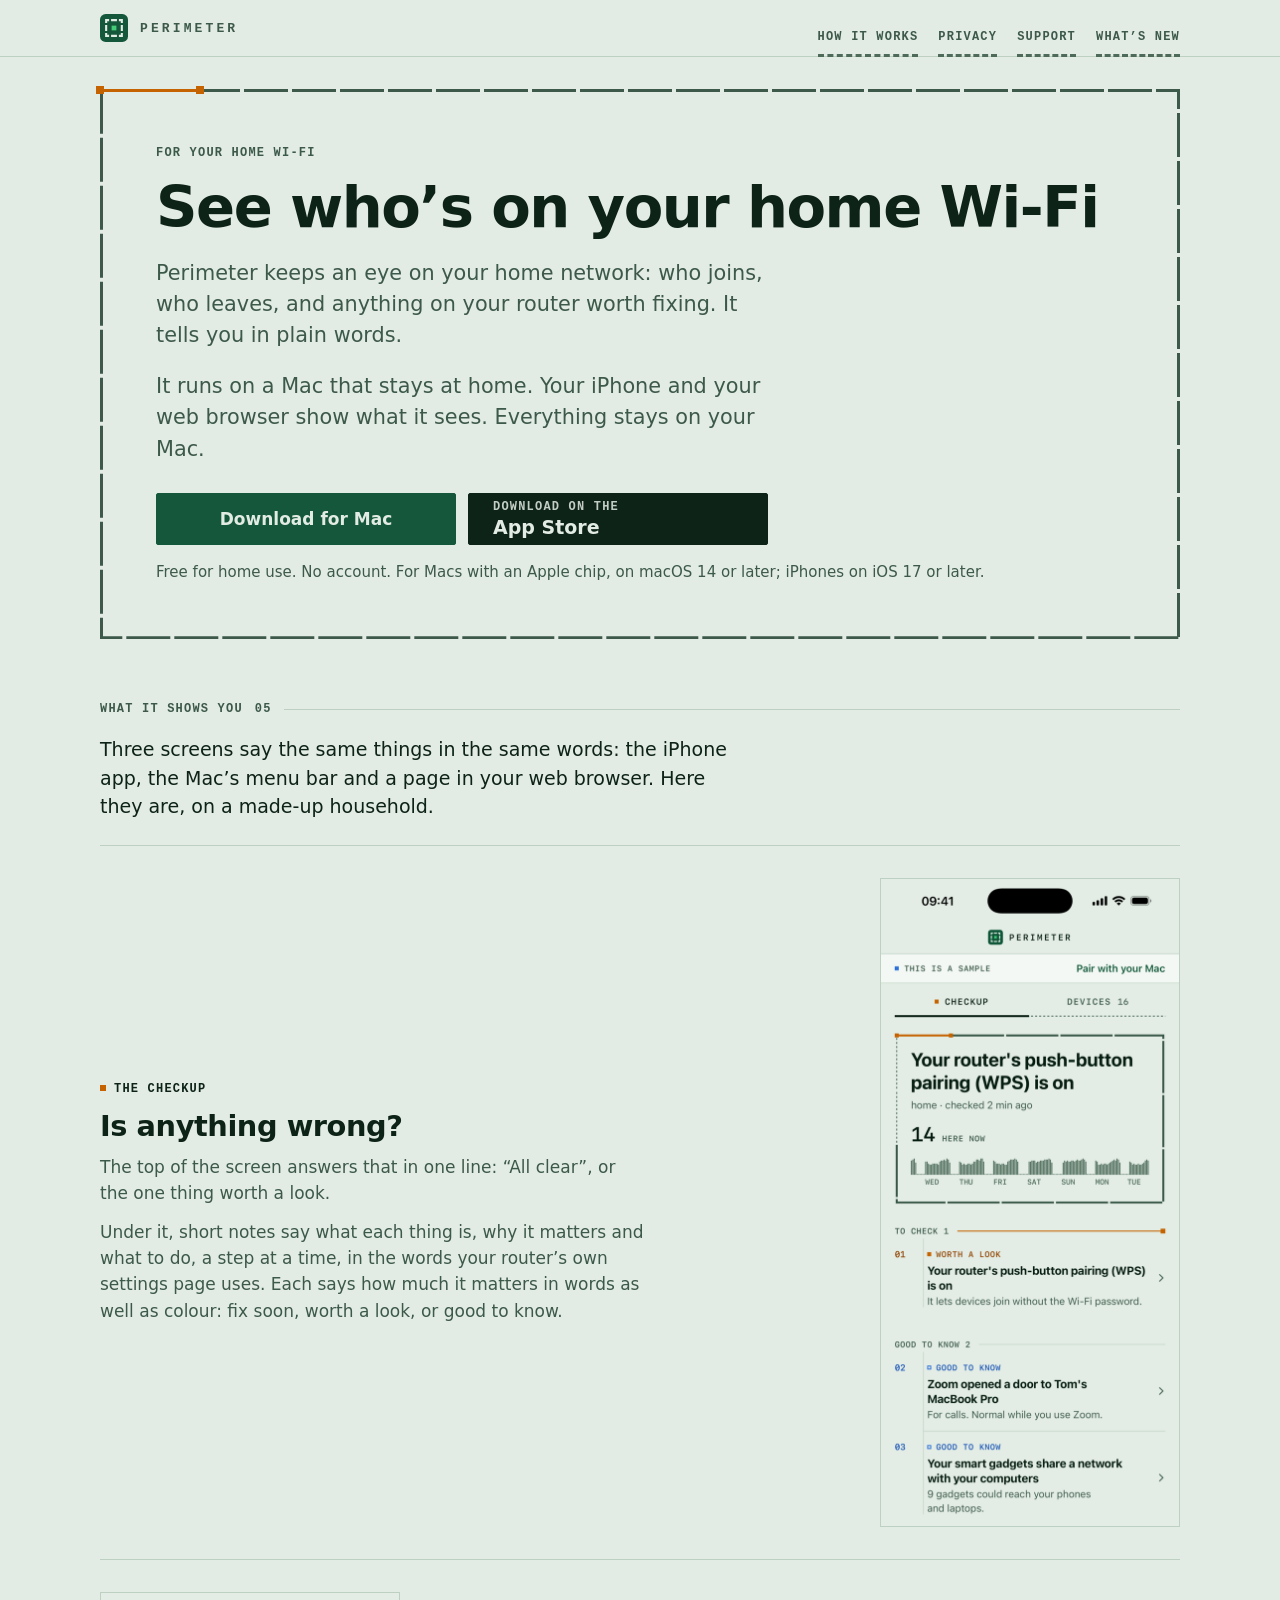
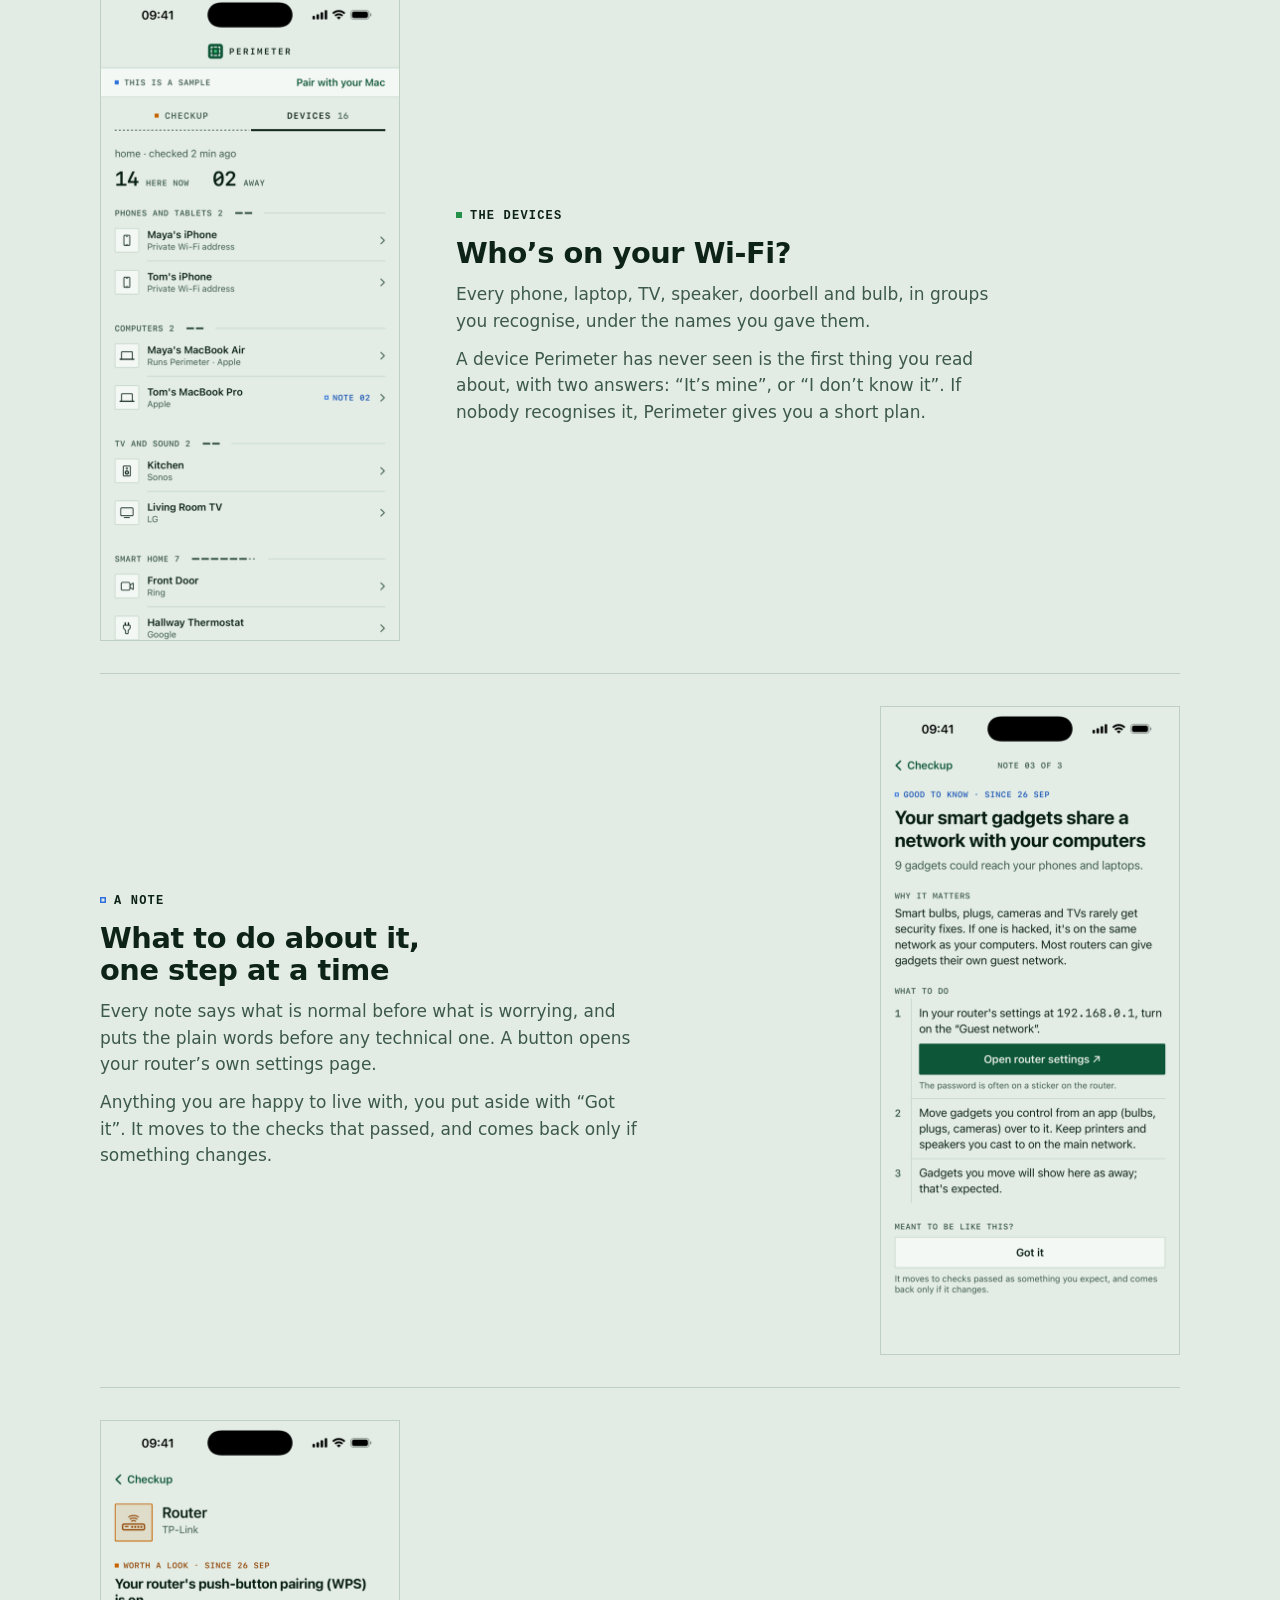
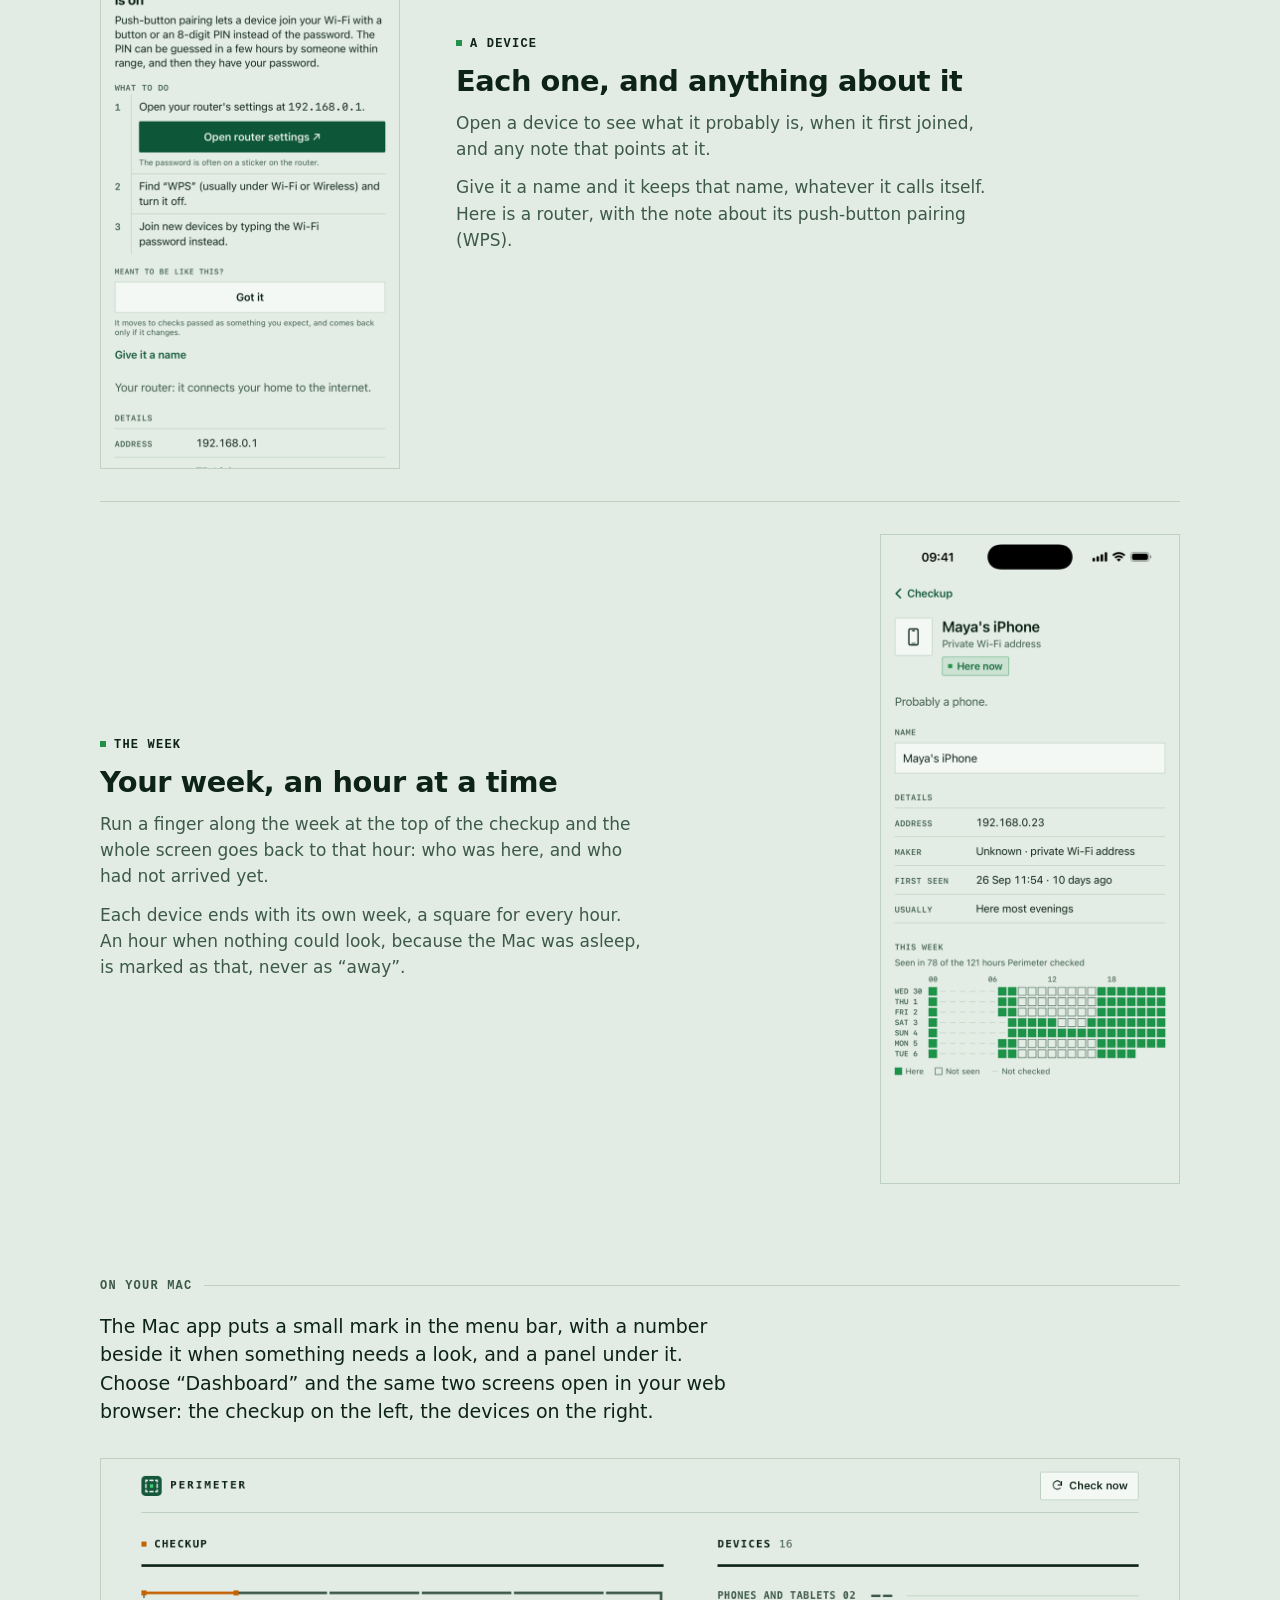
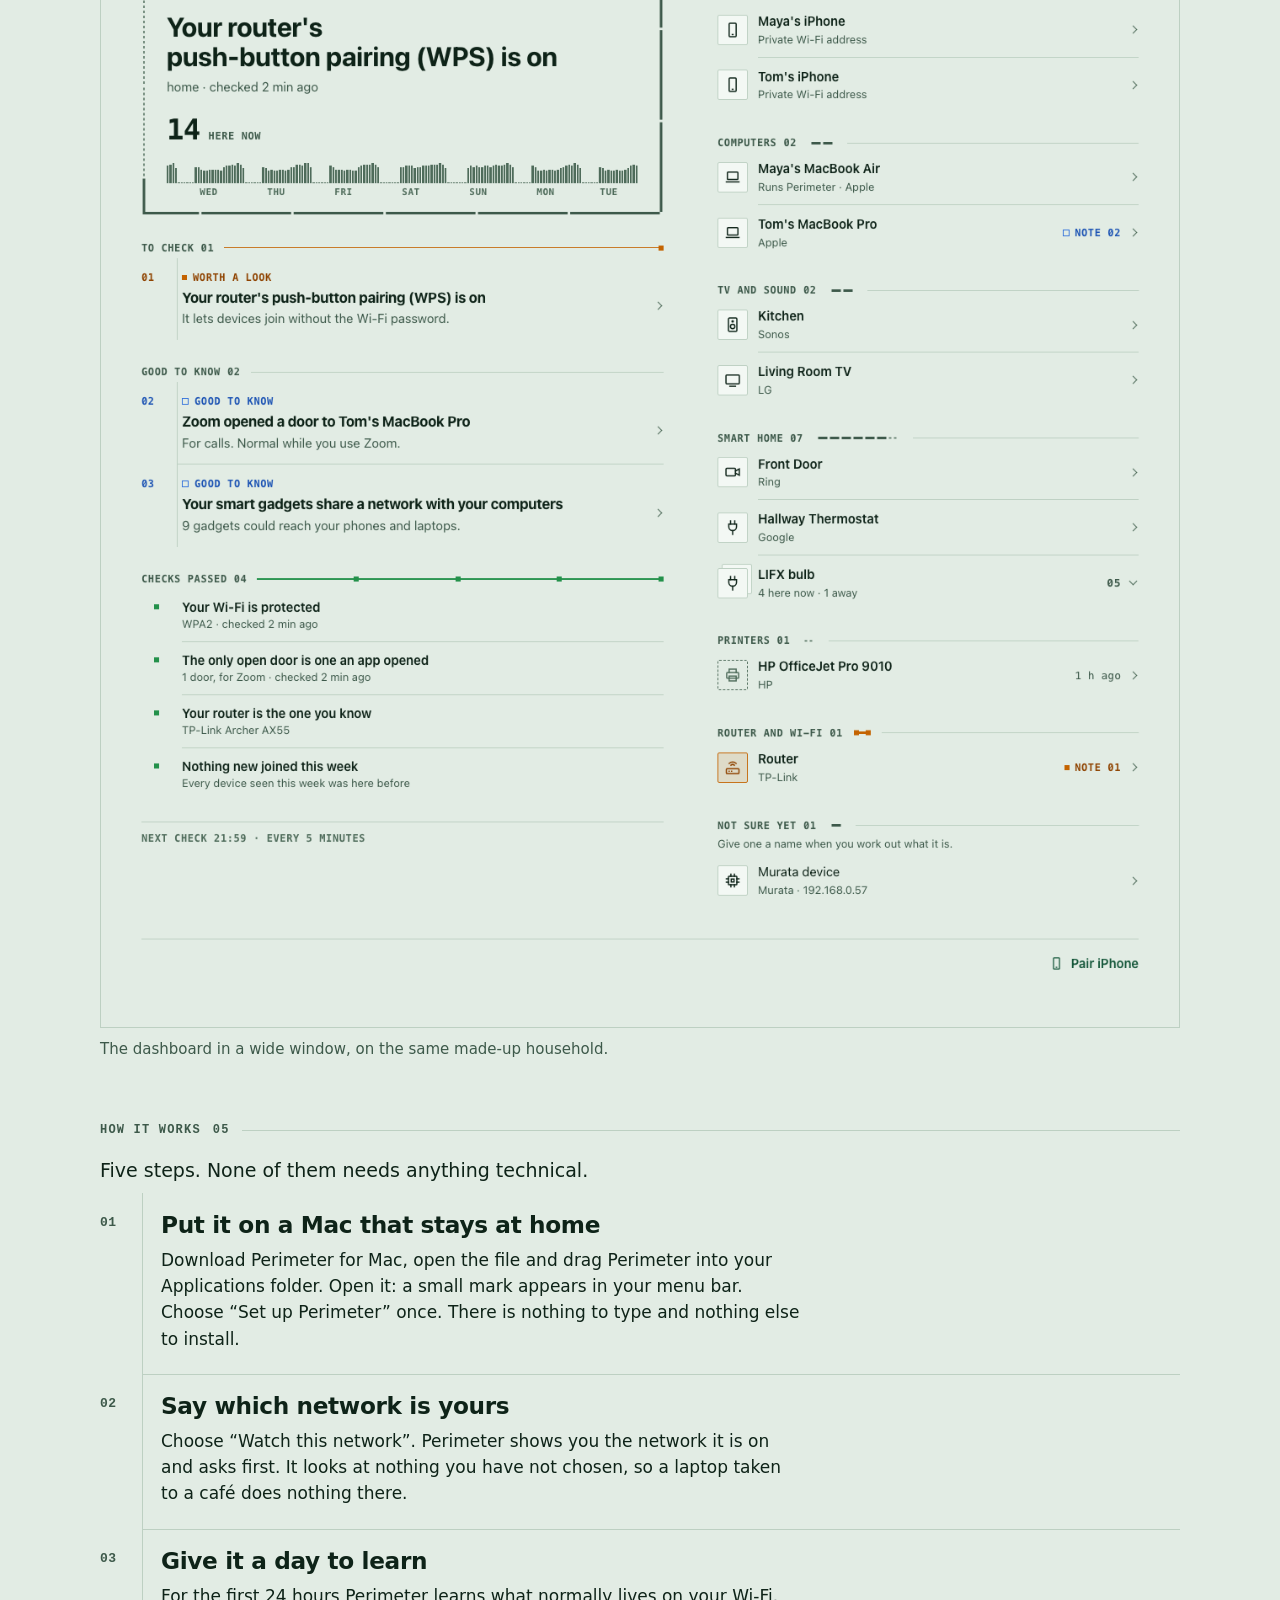
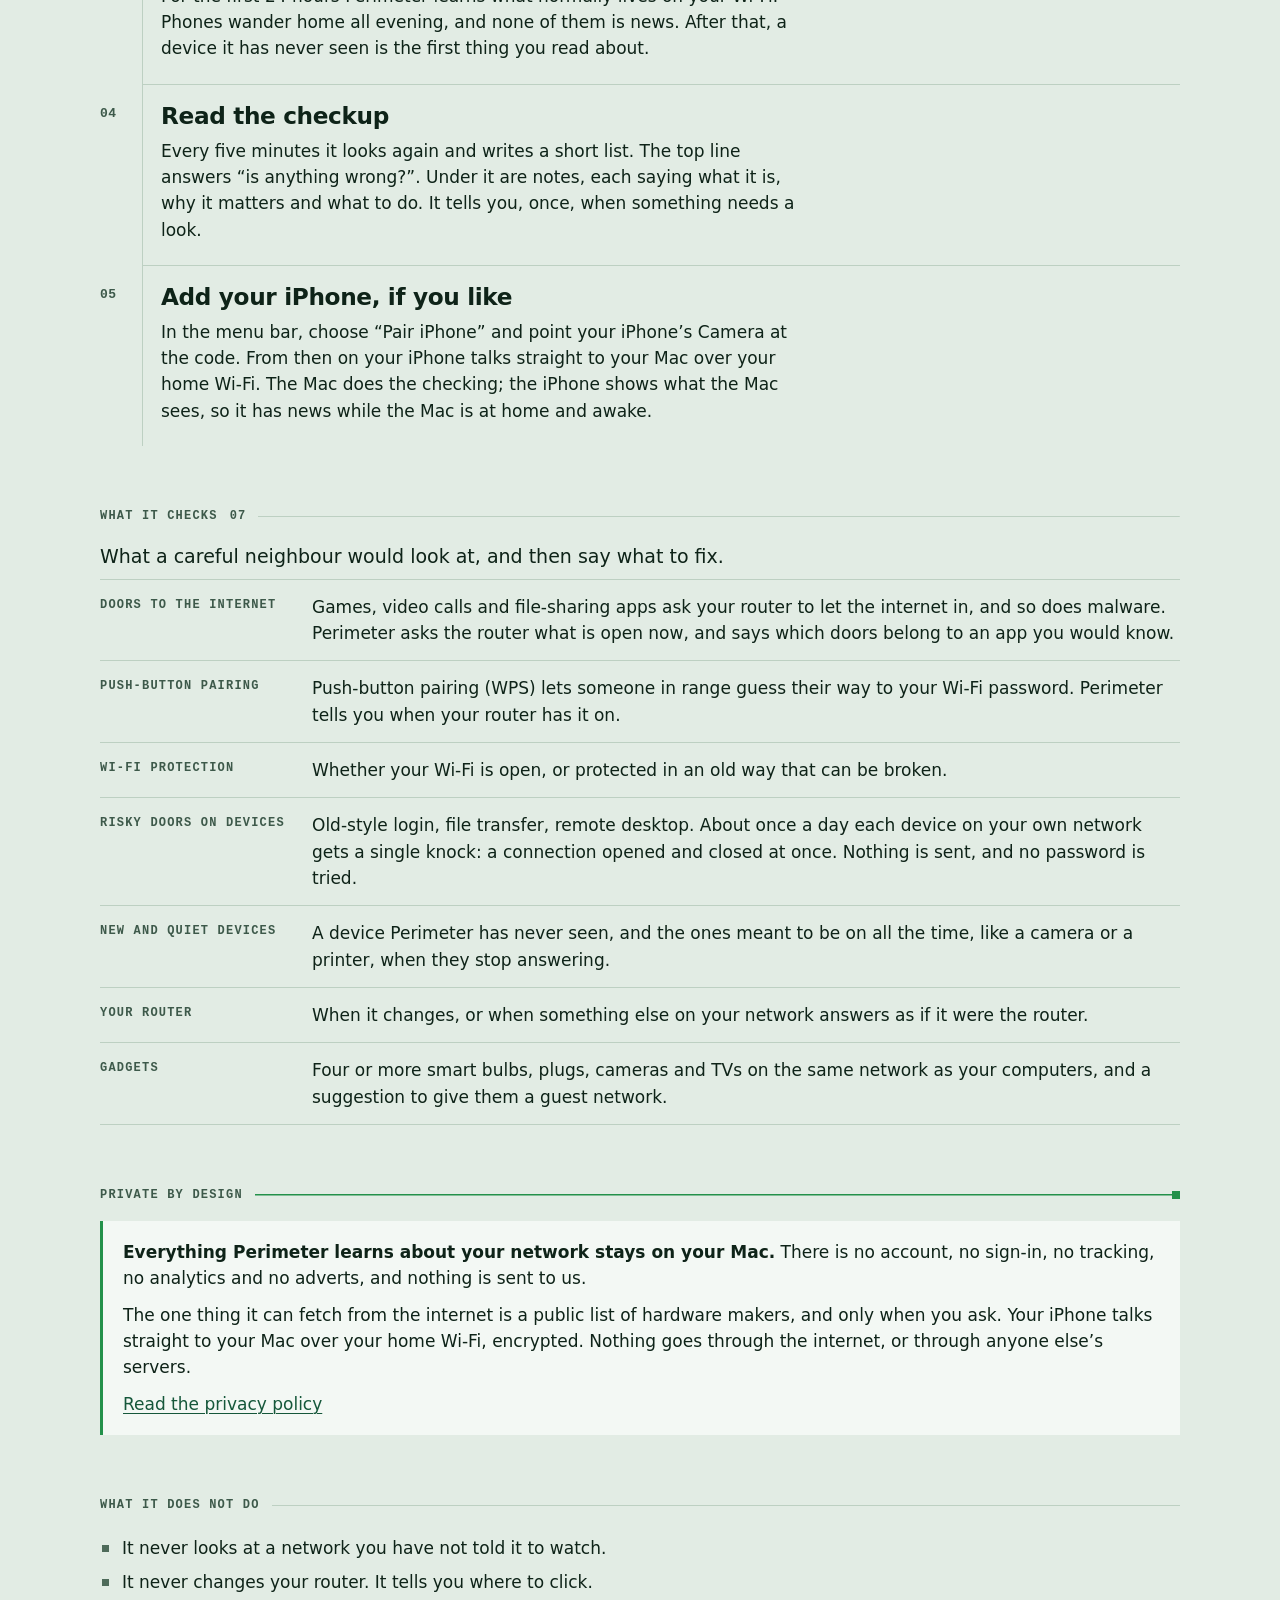
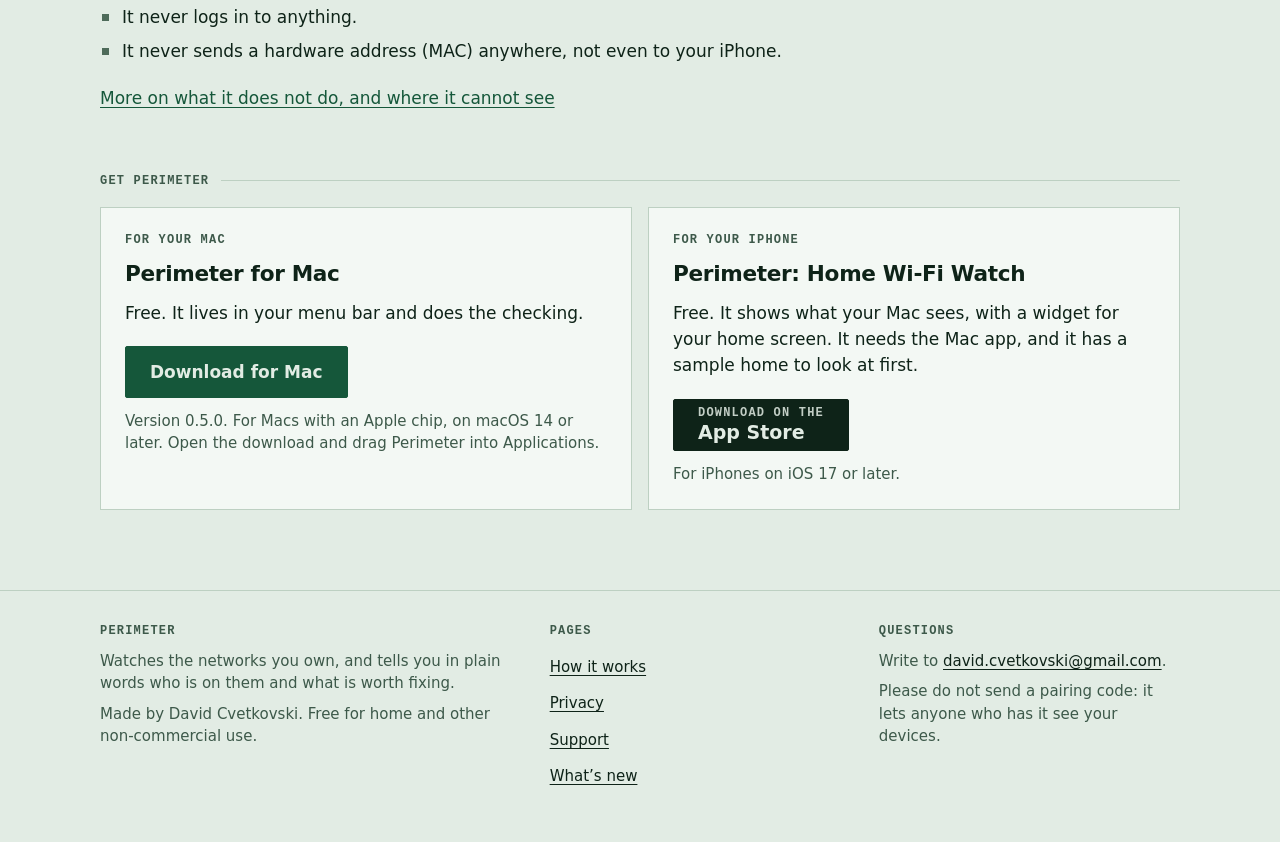
==== index.html @ 44e5531e "The Perimeter website: download, how it works, privacy, support, what's new" ====
<!doctype html>
<!--
  Placeholders to change before the site goes live. Search this file for each:
    https://davidcvetkovski.github.io/perimeter-site/...    this site's own address, and the Mac download.
                                 The download must be the same address as "url"
                                 in download/version.json.
    https://apps.apple.com/...   the iPhone app's App Store page. The dark button
                                 beside it stands in for Apple's own "Download on
                                 the App Store" badge: swap it for the real one.
    david.cvetkovski@gmail.com        the contact address (also at the foot of every page).
  The app reads the same addresses from apps/Shared/Words.swift.
-->
<html lang="en-GB">
<head>
  <meta charset="utf-8">
  <meta name="viewport" content="width=device-width, initial-scale=1">
  <meta name="color-scheme" content="light dark">
  <title>Perimeter: Home Wi-Fi Watch</title>
  <meta name="description" content="Perimeter watches your home Wi-Fi and tells you, in plain words, who is on it and what is worth fixing. A free Mac app and an iPhone app. Nothing leaves your Mac.">
  <link rel="icon" href="icon.svg" type="image/svg+xml">
  <link rel="stylesheet" href="style.css">
</head>
<body>
  <a class="skip" href="#main">Skip to the page</a>

  <header class="bar">
    <div class="wrap">
      <a class="brand" href="index.html"><img src="icon.svg" alt="" width="28" height="28"><span>Perimeter</span></a>
      <nav class="nav" aria-label="Pages">
        <a href="index.html#how">How it works</a>
        <a href="privacy.html">Privacy</a>
        <a href="support.html">Support</a>
        <a href="whats-new.html">What&rsquo;s new</a>
      </nav>
    </div>
  </header>

  <main id="main">
    <div class="wrap">

      <section class="lot" aria-labelledby="top">
        <svg class="fence" aria-hidden="true" focusable="false">
          <rect class="panels" width="100%" height="100%"/>
          <rect class="look" width="100%" height="100%"/>
        </svg>
        <span class="post first"></span>
        <span class="post second"></span>
        <p class="label">For your home Wi-Fi</p>
        <h1 id="top">See who&rsquo;s on your home Wi-Fi</h1>
        <p class="lede">Perimeter keeps an eye on your home network: who joins, who leaves, and anything on your router worth fixing. It tells you in plain words.</p>
        <p class="lede">It runs on a Mac that stays at home. Your iPhone and your web browser show what it sees. Everything stays on your Mac.</p>
        <div class="actions">
          <a class="button" href="https://davidcvetkovski.github.io/perimeter-site/download/Perimeter-0.5.0.dmg">Download for Mac</a>
          <a class="badge" href="https://apps.apple.com/app/perimeter/id0000000000"><small>Download on the</small><strong>App Store</strong></a>
        </div>
        <p class="small fineprint">Free for home use. No account. For Macs with an Apple chip, on macOS 14 or later; iPhones on iOS 17 or later.</p>
      </section>

      <section class="section" aria-labelledby="see">
        <h2 class="head" id="see">What it shows you <span>05</span></h2>
        <p class="intro">Three screens say the same things in the same words: the iPhone app, the Mac&rsquo;s menu bar and a page in your web browser. Here they are, on a made-up household.</p>

        <article class="feature">
          <div class="words">
            <p class="label"><span class="sq look"></span>The checkup</p>
            <h3>Is anything wrong?</h3>
            <p>The top of the screen answers that in one line: &ldquo;All clear&rdquo;, or the one thing worth a look.</p>
            <p>Under it, short notes say what each thing is, why it matters and what to do, a step at a time, in the words your router&rsquo;s own settings page uses. Each says how much it matters in words as well as colour: fix soon, worth a look, or good to know.</p>
          </div>
          <figure class="shot">
            <picture>
              <source media="(prefers-color-scheme: dark)" srcset="images/iphone-checkup-dark.png">
              <img src="images/iphone-checkup-light.png" width="600" height="1303" loading="lazy" decoding="async" alt="The Perimeter iPhone app on its checkup screen. The headline reads &ldquo;Your router's push-button pairing (WPS) is on&rdquo;, with 14 devices here now and a bar for every hour of the week. Below are one note worth a look and two that are good to know.">
            </picture>
          </figure>
        </article>

        <article class="feature">
          <div class="words">
            <p class="label"><span class="sq"></span>The devices</p>
            <h3>Who&rsquo;s on your Wi-Fi?</h3>
            <p>Every phone, laptop, TV, speaker, doorbell and bulb, in groups you recognise, under the names you gave them.</p>
            <p>A device Perimeter has never seen is the first thing you read about, with two answers: &ldquo;It&rsquo;s mine&rdquo;, or &ldquo;I don&rsquo;t know it&rdquo;. If nobody recognises it, Perimeter gives you a short plan.</p>
          </div>
          <figure class="shot">
            <picture>
              <source media="(prefers-color-scheme: dark)" srcset="images/iphone-devices-dark.png">
              <img src="images/iphone-devices-light.png" width="600" height="1303" loading="lazy" decoding="async" alt="The devices screen: 14 here now and 2 away, then groups of devices by name: phones and tablets, computers, TV and sound, and smart home.">
            </picture>
          </figure>
        </article>

        <article class="feature">
          <div class="words">
            <p class="label"><span class="sq know"></span>A note</p>
            <h3>What to do about it, one step at a time</h3>
            <p>Every note says what is normal before what is worrying, and puts the plain words before any technical one. A button opens your router&rsquo;s own settings page.</p>
            <p>Anything you are happy to live with, you put aside with &ldquo;Got it&rdquo;. It moves to the checks that passed, and comes back only if something changes.</p>
          </div>
          <figure class="shot">
            <picture>
              <source media="(prefers-color-scheme: dark)" srcset="images/iphone-note-dark.png">
              <img src="images/iphone-note-light.png" width="600" height="1303" loading="lazy" decoding="async" alt="A note on the iPhone: &ldquo;Your smart gadgets share a network with your computers&rdquo;, with why it matters, three numbered steps to take and a &ldquo;Got it&rdquo; button.">
            </picture>
          </figure>
        </article>

        <article class="feature">
          <div class="words">
            <p class="label"><span class="sq"></span>A device</p>
            <h3>Each one, and anything about it</h3>
            <p>Open a device to see what it probably is, when it first joined, and any note that points at it.</p>
            <p>Give it a name and it keeps that name, whatever it calls itself. Here is a router, with the note about its push-button pairing (WPS).</p>
          </div>
          <figure class="shot">
            <picture>
              <source media="(prefers-color-scheme: dark)" srcset="images/iphone-device-dark.png">
              <img src="images/iphone-device-light.png" width="600" height="1303" loading="lazy" decoding="async" alt="A device on the iPhone: the router, with a note that its push-button pairing is on, three steps to turn it off, and its details underneath.">
            </picture>
          </figure>
        </article>

        <article class="feature">
          <div class="words">
            <p class="label"><span class="sq"></span>The week</p>
            <h3>Your week, an hour at a time</h3>
            <p>Run a finger along the week at the top of the checkup and the whole screen goes back to that hour: who was here, and who had not arrived yet.</p>
            <p>Each device ends with its own week, a square for every hour. An hour when nothing could look, because the Mac was asleep, is marked as that, never as &ldquo;away&rdquo;.</p>
          </div>
          <figure class="shot">
            <picture>
              <source media="(prefers-color-scheme: dark)" srcset="images/iphone-week-dark.png">
              <img src="images/iphone-week-light.png" width="600" height="1303" loading="lazy" decoding="async" alt="One device's week on the iPhone: a square for every hour of the last seven days, green where it was seen and hollow where it was not.">
            </picture>
          </figure>
        </article>
      </section>

      <section class="section" aria-labelledby="mac">
        <h2 class="head" id="mac">On your Mac</h2>
        <p class="intro">The Mac app puts a small mark in the menu bar, with a number beside it when something needs a look, and a panel under it. Choose &ldquo;Dashboard&rdquo; and the same two screens open in your web browser: the checkup on the left, the devices on the right.</p>
        <figure class="shot wide-shot">
          <picture>
            <source media="(prefers-color-scheme: dark)" srcset="images/dashboard-dark.png">
            <img src="images/dashboard-light.png" width="1280" height="1387" loading="lazy" decoding="async" alt="The Perimeter dashboard in a wide browser window: the checkup on the left, with its headline and a bar for every hour of the week, and the devices on the right, in groups.">
          </picture>
          <figcaption class="small">The dashboard in a wide window, on the same made-up household.</figcaption>
        </figure>
      </section>

      <section class="section" aria-labelledby="how">
        <h2 class="head" id="how">How it works <span>05</span></h2>
        <p class="intro">Five steps. None of them needs anything technical.</p>
        <ol class="notes">
          <li>
            <span class="num">01</span>
            <div class="body">
              <h3>Put it on a Mac that stays at home</h3>
              <p>Download Perimeter for Mac, open the file and drag Perimeter into your Applications folder. Open it: a small mark appears in your menu bar. Choose &ldquo;Set up Perimeter&rdquo; once. There is nothing to type and nothing else to install.</p>
            </div>
          </li>
          <li>
            <span class="num">02</span>
            <div class="body">
              <h3>Say which network is yours</h3>
              <p>Choose &ldquo;Watch this network&rdquo;. Perimeter shows you the network it is on and asks first. It looks at nothing you have not chosen, so a laptop taken to a caf&eacute; does nothing there.</p>
            </div>
          </li>
          <li>
            <span class="num">03</span>
            <div class="body">
              <h3>Give it a day to learn</h3>
              <p>For the first 24 hours Perimeter learns what normally lives on your Wi-Fi. Phones wander home all evening, and none of them is news. After that, a device it has never seen is the first thing you read about.</p>
            </div>
          </li>
          <li>
            <span class="num">04</span>
            <div class="body">
              <h3>Read the checkup</h3>
              <p>Every five minutes it looks again and writes a short list. The top line answers &ldquo;is anything wrong?&rdquo;. Under it are notes, each saying what it is, why it matters and what to do. It tells you, once, when something needs a look.</p>
            </div>
          </li>
          <li>
            <span class="num">05</span>
            <div class="body">
              <h3>Add your iPhone, if you like</h3>
              <p>In the menu bar, choose &ldquo;Pair iPhone&rdquo; and point your iPhone&rsquo;s Camera at the code. From then on your iPhone talks straight to your Mac over your home Wi-Fi. The Mac does the checking; the iPhone shows what the Mac sees, so it has news while the Mac is at home and awake.</p>
            </div>
          </li>
        </ol>
      </section>

      <section class="section" aria-labelledby="checks">
        <h2 class="head" id="checks">What it checks <span>07</span></h2>
        <p class="intro">What a careful neighbour would look at, and then say what to fix.</p>
        <dl class="facts">
          <div><dt>Doors to the internet</dt><dd>Games, video calls and file-sharing apps ask your router to let the internet in, and so does malware. Perimeter asks the router what is open now, and says which doors belong to an app you would know.</dd></div>
          <div><dt>Push-button pairing</dt><dd>Push-button pairing (WPS) lets someone in range guess their way to your Wi-Fi password. Perimeter tells you when your router has it on.</dd></div>
          <div><dt>Wi-Fi protection</dt><dd>Whether your Wi-Fi is open, or protected in an old way that can be broken.</dd></div>
          <div><dt>Risky doors on devices</dt><dd>Old-style login, file transfer, remote desktop. About once a day each device on your own network gets a single knock: a connection opened and closed at once. Nothing is sent, and no password is tried.</dd></div>
          <div><dt>New and quiet devices</dt><dd>A device Perimeter has never seen, and the ones meant to be on all the time, like a camera or a printer, when they stop answering.</dd></div>
          <div><dt>Your router</dt><dd>When it changes, or when something else on your network answers as if it were the router.</dd></div>
          <div><dt>Gadgets</dt><dd>Four or more smart bulbs, plugs, cameras and TVs on the same network as your computers, and a suggestion to give them a guest network.</dd></div>
        </dl>
      </section>

      <section class="section" aria-labelledby="private">
        <h2 class="head clear" id="private">Private by design</h2>
        <div class="aside">
          <p><strong>Everything Perimeter learns about your network stays on your Mac.</strong> There is no account, no sign-in, no tracking, no analytics and no adverts, and nothing is sent to us.</p>
          <p>The one thing it can fetch from the internet is a public list of hardware makers, and only when you ask. Your iPhone talks straight to your Mac over your home Wi-Fi, encrypted. Nothing goes through the internet, or through anyone else&rsquo;s servers.</p>
          <p><a href="privacy.html">Read the privacy policy</a></p>
        </div>
      </section>

      <section class="section" aria-labelledby="not">
        <h2 class="head" id="not">What it does not do</h2>
        <ul class="plain">
          <li>It never looks at a network you have not told it to watch.</li>
          <li>It never changes your router. It tells you where to click.</li>
          <li>It never logs in to anything.</li>
          <li>It never sends a hardware address (MAC) anywhere, not even to your iPhone.</li>
        </ul>
        <p class="more"><a href="support.html#not">More on what it does not do, and where it cannot see</a></p>
      </section>

      <section class="section" aria-labelledby="get">
        <h2 class="head" id="get">Get Perimeter</h2>
        <div class="gets">
          <div class="get">
            <p class="label">For your Mac</p>
            <h3>Perimeter for Mac</h3>
            <p>Free. It lives in your menu bar and does the checking.</p>
            <a class="button" href="https://davidcvetkovski.github.io/perimeter-site/download/Perimeter-0.5.0.dmg">Download for Mac</a>
            <p class="small">Version 0.5.0. For Macs with an Apple chip, on macOS 14 or later. Open the download and drag Perimeter into Applications.</p>
          </div>
          <div class="get">
            <p class="label">For your iPhone</p>
            <h3>Perimeter: Home Wi-Fi Watch</h3>
            <p>Free. It shows what your Mac sees, with a widget for your home screen. It needs the Mac app, and it has a sample home to look at first.</p>
            <a class="badge" href="https://apps.apple.com/app/perimeter/id0000000000"><small>Download on the</small><strong>App Store</strong></a>
            <p class="small">For iPhones on iOS 17 or later.</p>
          </div>
        </div>
      </section>

    </div>
  </main>

  <footer class="foot">
    <div class="wrap">
      <div>
        <p class="label">Perimeter</p>
        <p>Watches the networks you own, and tells you in plain words who is on them and what is worth fixing.</p>
        <p>Made by David Cvetkovski. Free for home and other non-commercial use.</p>
      </div>
      <div>
        <p class="label">Pages</p>
        <ul>
          <li><a href="index.html#how">How it works</a></li>
          <li><a href="privacy.html">Privacy</a></li>
          <li><a href="support.html">Support</a></li>
          <li><a href="whats-new.html">What&rsquo;s new</a></li>
        </ul>
      </div>
      <div>
        <p class="label">Questions</p>
        <p>Write to <a href="mailto:david.cvetkovski@gmail.com">david.cvetkovski@gmail.com</a>.</p>
        <p>Please do not send a pairing code: it lets anyone who has it see your devices.</p>
      </div>
    </div>
  </footer>
</body>
</html>
---- style.css ----
/* Perimeter's website. The look is "Lot Line", written down in DESIGN.md at
   the root of the repository: green-tinted paper, square and ruled and quiet,
   mono capitals for labels, a fence for a border. The colours are that file's
   tokens, light and dark. System fonts only, no scripts, and nothing is
   loaded from anywhere else. */

:root {
  color-scheme: light dark;

  /* The page */
  --paper: #E2ECE4;
  --surface: #F3F8F4;
  --hairline: #BDD0C2;
  --ink: #0E2318;
  --ink-2: #3D594A;
  --ink-3: #4E6B5A;
  --accent: #15573A;
  --on-accent: #E2ECE4;

  /* Tones: paint draws lines, swatches and posts; ink is for words */
  --clear: #23914A;
  --clear-ink: #17663A;
  --attention: #C46300;
  --attention-ink: #8F4300;
  --learning: #2F6FDB;
  --learning-ink: #1D54B4;
  --warning: #D63838;
  --warning-ink: #AB2222;

  --sans: ui-sans-serif, system-ui, -apple-system, "SF Pro Text", "Segoe UI", Roboto,
    "Helvetica Neue", Arial, sans-serif;
  --mono: ui-monospace, "SF Mono", SFMono-Regular, Menlo, Consolas, "Liberation Mono", monospace;

  --gutter: 16px;
  --wide: 1080px;
  --prose: 44rem;
}

@media (prefers-color-scheme: dark) {
  :root {
    --paper: #09130D;
    --surface: #0F1D15;
    --hairline: #22392B;
    --ink: #E0EFE5;
    --ink-2: #A0BBA9;
    --ink-3: #7E9B88;
    --accent: #9EE0B7;
    --on-accent: #09130D;

    --clear: #43CB78;
    --clear-ink: #6ADB93;
    --attention: #F59431;
    --attention-ink: #FFB05E;
    --learning: #5B93FF;
    --learning-ink: #88B0FF;
    --warning: #F4585D;
    --warning-ink: #FF8C90;
  }
}

@media (min-width: 720px) {
  :root { --gutter: 32px; }
}

*, *::before, *::after { box-sizing: border-box; }

html {
  -webkit-text-size-adjust: 100%;
  text-size-adjust: 100%;
  scroll-padding-top: 16px;
}

body {
  margin: 0;
  min-height: 100vh;
  display: flex;
  flex-direction: column;
  background: var(--paper);
  color: var(--ink);
  font: 400 1.0625rem/1.55 var(--sans);
  -webkit-font-smoothing: antialiased;
}

main { flex: 1; }

img { max-width: 100%; }

a {
  color: var(--accent);
  text-underline-offset: 3px;
  text-decoration-thickness: 1px;
}
a:hover { text-decoration-thickness: 2px; }

:focus-visible {
  outline: 3px solid var(--accent);
  outline-offset: 3px;
}

.skip {
  position: absolute;
  left: var(--gutter);
  top: -100px;
  z-index: 10;
  padding: 10px 14px;
  background: var(--accent);
  color: var(--on-accent);
  font-weight: 600;
}
.skip:focus { top: 8px; }

.sr {
  position: absolute;
  width: 1px;
  height: 1px;
  margin: -1px;
  padding: 0;
  overflow: hidden;
  clip: rect(0 0 0 0);
  white-space: nowrap;
  border: 0;
}

.wrap {
  width: 100%;
  max-width: calc(var(--wide) + 2 * var(--gutter));
  margin-inline: auto;
  padding-inline: var(--gutter);
}

/* ── the masthead: the brand, and the switch's solid and dashed bars ── */

.bar { border-bottom: 1px solid var(--hairline); }

.bar .wrap {
  display: flex;
  flex-wrap: wrap;
  align-items: flex-end;
  justify-content: space-between;
  gap: 0 24px;
}

.brand {
  display: inline-flex;
  align-items: center;
  gap: 12px;
  padding-block: 14px;
  color: var(--ink-2);
  font: 600 0.8125rem/1 var(--mono);
  letter-spacing: 0.24em;
  text-transform: uppercase;
  text-decoration: none;
}
.brand img { display: block; width: 28px; height: 28px; }

.nav {
  display: flex;
  flex-wrap: wrap;
  gap: 0 20px;
}
.nav a {
  display: block;
  margin-bottom: -1px;
  padding: 12px 0 11px;
  border-bottom: 3px dashed var(--ink-3);
  color: var(--ink-2);
  font: 600 0.75rem/1 var(--mono);
  letter-spacing: 0.1em;
  text-transform: uppercase;
  text-decoration: none;
}
.nav a:hover { color: var(--ink); }
.nav a[aria-current="page"] {
  border-bottom: 3px solid var(--ink);
  color: var(--ink);
}

@media (max-width: 719px) {
  .brand { width: 100%; padding-bottom: 6px; }
  .nav { width: 100%; justify-content: space-between; gap: 0 12px; }
}

/* ── type ── */

h1, h2, h3 { margin: 0; line-height: 1.12; letter-spacing: -0.015em; text-wrap: balance; }
p, ul, ol, dl, figure { margin: 0; }

h1 {
  font-size: clamp(2.1rem, 1.15rem + 4.1vw, 3.6rem);
  font-weight: 800;
  letter-spacing: -0.025em;
  line-height: 1.04;
}
h2 { font-size: clamp(1.4rem, 1.1rem + 1.1vw, 1.8rem); font-weight: 700; }
h3 { font-size: 1.125rem; font-weight: 700; line-height: 1.25; }

.label {
  font: 600 0.75rem/1.4 var(--mono);
  letter-spacing: 0.1em;
  text-transform: uppercase;
  color: var(--ink-2);
}

.lede {
  max-width: 38rem;
  font-size: clamp(1.1rem, 1rem + 0.5vw, 1.3rem);
  line-height: 1.5;
  color: var(--ink-2);
}

.small { font-size: 0.9375rem; line-height: 1.5; color: var(--ink-2); }

code, .addr { font-family: var(--mono); font-size: 0.92em; overflow-wrap: anywhere; }

/* a level's square: filled for the first two, hollow for good to know */
.sq {
  display: inline-block;
  width: 6px;
  height: 6px;
  margin-right: 8px;
  vertical-align: 1px;
  background: var(--clear);
}
.sq.look { background: var(--attention); }
.sq.know { background: none; box-shadow: inset 0 0 0 1.5px var(--learning); }
.sq.fix { background: var(--warning); }

/* ── the lot: a fence around what matters most ── */

.lot {
  position: relative;
  margin-top: 32px;
  padding: clamp(24px, 5vw, 56px) clamp(20px, 5vw, 56px);
}
.fence {
  position: absolute;
  inset: 0;
  width: 100%;
  height: 100%;
  pointer-events: none;
}
.fence rect { fill: none; }
.fence .panels { stroke: var(--ink-2); stroke-width: 6; stroke-dasharray: 44 4; }
.fence .look { stroke: var(--attention); stroke-width: 6; stroke-dasharray: 100 100000; }
.post {
  position: absolute;
  top: -3px;
  width: 8px;
  height: 8px;
  background: var(--attention);
  pointer-events: none;
}
.post.first { left: -4px; }
.post.second { left: 96px; }
.lot .label { margin-bottom: 16px; }
.fineprint { margin-top: 16px; }
.lot .lede { margin-top: 20px; }

/* a short stretch of fence under a page's title */
.strip {
  width: 154px;
  height: 3px;
  margin-top: 24px;
  background: repeating-linear-gradient(90deg, var(--ink-2) 0 11px, transparent 11px 14px);
}

/* ── buttons ── */

.actions { display: flex; flex-wrap: wrap; gap: 12px; margin-top: 28px; }
.actions > * { flex: 1 1 210px; max-width: 300px; }

.button, .badge {
  display: inline-flex;
  align-items: center;
  justify-content: center;
  min-height: 52px;
  padding: 0 24px;
  border: 1px solid var(--accent);
  border-radius: 2px;
  background: var(--accent);
  color: var(--on-accent);
  font: 600 1.0625rem/1.2 var(--sans);
  text-decoration: none;
}
.button:hover, .badge:hover {
  border-color: var(--ink);
  background: var(--ink);
  color: var(--paper);
}
.button.outline {
  border-color: var(--hairline);
  background: var(--surface);
  color: var(--ink);
}
.button.outline:hover { border-color: var(--ink); }

/* Stands in for Apple's own "Download on the App Store" badge. */
.badge {
  flex-direction: column;
  align-items: flex-start;
  gap: 2px;
  padding: 6px 24px;
  border-color: var(--ink);
  background: var(--ink);
  color: var(--paper);
}
.badge small {
  font: 600 0.75rem/1.2 var(--mono);
  letter-spacing: 0.1em;
  text-transform: uppercase;
  opacity: 0.85;
}
.badge strong { font-size: 1.1875rem; line-height: 1.1; }
.badge:hover { border-color: var(--accent); background: var(--accent); color: var(--on-accent); }

/* ── section heads: mono capitals, a count, then the fence's rule ── */

.section { padding-top: 64px; }

.head {
  display: flex;
  align-items: center;
  gap: 12px;
  margin-bottom: 20px;
  font: 600 0.75rem/1 var(--mono);
  letter-spacing: 0.1em;
  text-transform: uppercase;
  color: var(--ink-2);
}
.head::after {
  content: "";
  flex: 1;
  height: 8px;
  background: linear-gradient(var(--hairline), var(--hairline)) center / 100% 1px no-repeat;
}
.head.clear::after {
  background:
    linear-gradient(var(--clear), var(--clear)) right / 8px 8px no-repeat,
    linear-gradient(var(--clear), var(--clear)) center / 100% 1.5px no-repeat;
}
.head.look::after {
  background:
    linear-gradient(var(--attention), var(--attention)) right / 8px 8px no-repeat,
    linear-gradient(var(--attention), var(--attention)) center / 100% 1.5px no-repeat;
}

.intro { max-width: 40rem; font-size: 1.1875rem; line-height: 1.5; margin-bottom: 8px; }

/* ── what Perimeter shows: a picture beside the words ── */

.feature {
  display: grid;
  gap: 24px 56px;
  padding-block: 32px;
  border-top: 1px solid var(--hairline);
  align-items: center;
}
.feature:first-of-type { margin-top: 24px; }
.feature .words { display: grid; gap: 12px; max-width: 34rem; }
.feature .words > * + * { margin-top: 0; }
.feature h3 { font-size: clamp(1.4rem, 1.1rem + 1.1vw, 1.8rem); line-height: 1.12; }
.feature p { color: var(--ink-2); }
.feature .words p:first-of-type { color: var(--ink); }

.shot img {
  display: block;
  width: 100%;
  height: auto;
  border: 1px solid var(--hairline);
}
.shot figcaption { margin-top: 10px; }
.feature .shot { width: min(100%, 300px); }

@media (min-width: 760px) {
  .feature { grid-template-columns: minmax(0, 1fr) 300px; }
  .feature:nth-of-type(even) { grid-template-columns: 300px minmax(0, 1fr); }
  .feature:nth-of-type(even) .shot { order: -1; }
}

.wide-shot {
  margin-top: 32px;
}
.wide-shot img { width: 100%; height: auto; }

/* ── numbered notes: a number in a ruled margin ── */

.notes { list-style: none; padding: 0; }
.notes > li {
  display: grid;
  grid-template-columns: 42px minmax(0, 1fr);
}
.notes .num {
  padding-top: 20px;
  font: 700 0.8125rem/1.6 var(--mono);
  letter-spacing: 0.04em;
  font-variant-numeric: tabular-nums;
  color: var(--ink-2);
}
.notes .body {
  display: grid;
  grid-template-columns: minmax(0, 1fr);
  gap: 8px;
  padding: 18px 0 22px 18px;
  border-left: 1px solid var(--hairline);
}
.notes > li + li .body { box-shadow: inset 0 1px 0 var(--hairline); }
.notes h2, .notes h3 { font-size: clamp(1.2rem, 1.05rem + 0.6vw, 1.45rem); line-height: 1.2; }
.notes .body p { max-width: 40rem; color: var(--ink-2); }
.notes .body p:first-of-type { color: var(--ink); }
.notes .body .level { color: var(--ink-2); }

/* a note that answers a question: all of it is for reading, in full ink */
.notes.answers .body p { color: var(--ink); }
.notes.answers .body p.label { margin-top: 8px; color: var(--ink-2); }
.notes .body .plain { margin-top: 0; }

/* steps inside a note, numbered 1, 2, 3 in the same sort of margin */
.steps { list-style: none; counter-reset: step; padding: 0; margin-top: 4px; }
.steps li {
  counter-increment: step;
  position: relative;
  padding: 12px 0 12px 52px;
  color: var(--ink);
}
.steps li::before {
  content: counter(step);
  position: absolute;
  left: 0;
  top: 13px;
  width: 34px;
  font: 600 0.9375rem/1.55 var(--mono);
  color: var(--ink-2);
}
.steps li::after {
  content: "";
  position: absolute;
  left: 34px;
  top: 0;
  bottom: 0;
  border-left: 1px solid var(--hairline);
}
.steps li + li {
  background: linear-gradient(var(--hairline), var(--hairline)) 34px 0 / calc(100% - 34px) 1px no-repeat;
}
.notes .body .steps li, .prose .steps li { max-width: none; color: var(--ink); }

/* ── download ── */

.gets { display: grid; gap: 16px; margin-top: 8px; }
@media (min-width: 800px) { .gets { grid-template-columns: 1fr 1fr; } }

.get {
  display: flex;
  flex-direction: column;
  align-items: flex-start;
  gap: 12px;
  padding: 24px;
  border: 1px solid var(--hairline);
  background: var(--surface);
}
.get h3 { font-size: 1.35rem; }
.get .button, .get .badge { margin-top: 8px; }

/* ── privacy, support and what's new ── */

.page-head { padding-top: 48px; padding-bottom: 8px; }
.page-head .label { margin-bottom: 14px; }
.page-head .lede { margin-top: 20px; }

.prose { max-width: var(--prose); }
.prose > * + * { margin-top: 16px; }
.prose h2 { margin-top: 48px; }
.prose h2 + * { margin-top: 12px; }
.prose h3 { margin-top: 28px; }
.prose ul { padding: 0; list-style: none; }
.prose ul li, .release ul li, .plain li {
  position: relative;
  padding: 4px 0 4px 22px;
}
.prose ul li::before, .release ul li::before, .plain li::before {
  content: "";
  position: absolute;
  left: 2px;
  top: 0.82em;
  width: 7px;
  height: 7px;
  background: var(--ink-3);
}
.prose li > ul { margin-top: 4px; }
.plain { padding: 0; list-style: none; max-width: var(--prose); }
.more { margin-top: 16px; }

.aside {
  padding: 18px 20px;
  border-left: 3px solid var(--clear);
  background: var(--surface);
}
.aside.look { border-left-color: var(--attention); }
.aside p + p { margin-top: 10px; }
.aside strong { font-weight: 700; }

.facts { border-top: 1px solid var(--hairline); }
.facts > div {
  display: grid;
  grid-template-columns: 12rem minmax(0, 1fr);
  gap: 4px 20px;
  padding: 14px 0;
  border-bottom: 1px solid var(--hairline);
}
.facts dt {
  padding-top: 3px;
  font: 600 0.75rem/1.4 var(--mono);
  letter-spacing: 0.1em;
  text-transform: uppercase;
  color: var(--ink-2);
}
.facts dd { margin: 0; }
@media (max-width: 599px) {
  .facts > div { grid-template-columns: 1fr; }
}

.doc { display: grid; grid-template-columns: minmax(0, 1fr); margin-top: 24px; }
.contents {
  display: grid;
  gap: 0;
  margin-bottom: 8px;
  max-width: var(--prose);
}
.contents .label { padding-bottom: 10px; }
.contents a:first-of-type { border-top: 1px solid var(--hairline); }
@media (min-width: 1040px) {
  .doc { grid-template-columns: minmax(0, var(--prose)) 260px; column-gap: 96px; margin-top: 0; }
  .doc > * { grid-column: 1; grid-row: 1; }
  .doc > .contents {
    grid-column: 2;
    position: sticky;
    top: 24px;
    align-self: start;
    margin-top: 48px;
  }
}
.contents a {
  display: flex;
  gap: 16px;
  padding: 12px 0;
  border-bottom: 1px solid var(--hairline);
  color: var(--ink);
  font-weight: 600;
  text-decoration: none;
}
.contents a:hover { color: var(--accent); }
.contents .n {
  flex: none;
  width: 26px;
  font: 700 0.8125rem/1.7 var(--mono);
  color: var(--ink-2);
}

.release { max-width: var(--prose); margin-top: 48px; padding-top: 40px; border-top: 1px solid var(--hairline); }
.page-head + .release { margin-top: 0; padding-top: 24px; border-top: 0; }
.release header { margin-bottom: 8px; }
.release header .label { margin-bottom: 10px; }
.release h2 { margin-bottom: 14px; }
.release h3 { margin-top: 28px; margin-bottom: 8px; }
.release p + p { margin-top: 12px; }
.release ul { padding: 0; list-style: none; margin-top: 8px; }
.release li { color: var(--ink); }
.release li strong { font-weight: 700; }

/* ── the foot ── */

.foot {
  margin-top: 80px;
  border-top: 1px solid var(--hairline);
  color: var(--ink-2);
  font-size: 0.9375rem;
  line-height: 1.5;
}
.foot .wrap {
  display: grid;
  gap: 28px;
  padding-block: 32px 48px;
}
@media (min-width: 760px) {
  .foot .wrap { grid-template-columns: 1.4fr 1fr 1fr; }
}
.foot p + p { margin-top: 8px; }
.foot .label { margin-bottom: 10px; }
.foot ul { padding: 0; list-style: none; }
.foot li + li { margin-top: 2px; }
.foot a { color: var(--ink); }
.foot li a { display: inline-block; padding: 6px 0; }
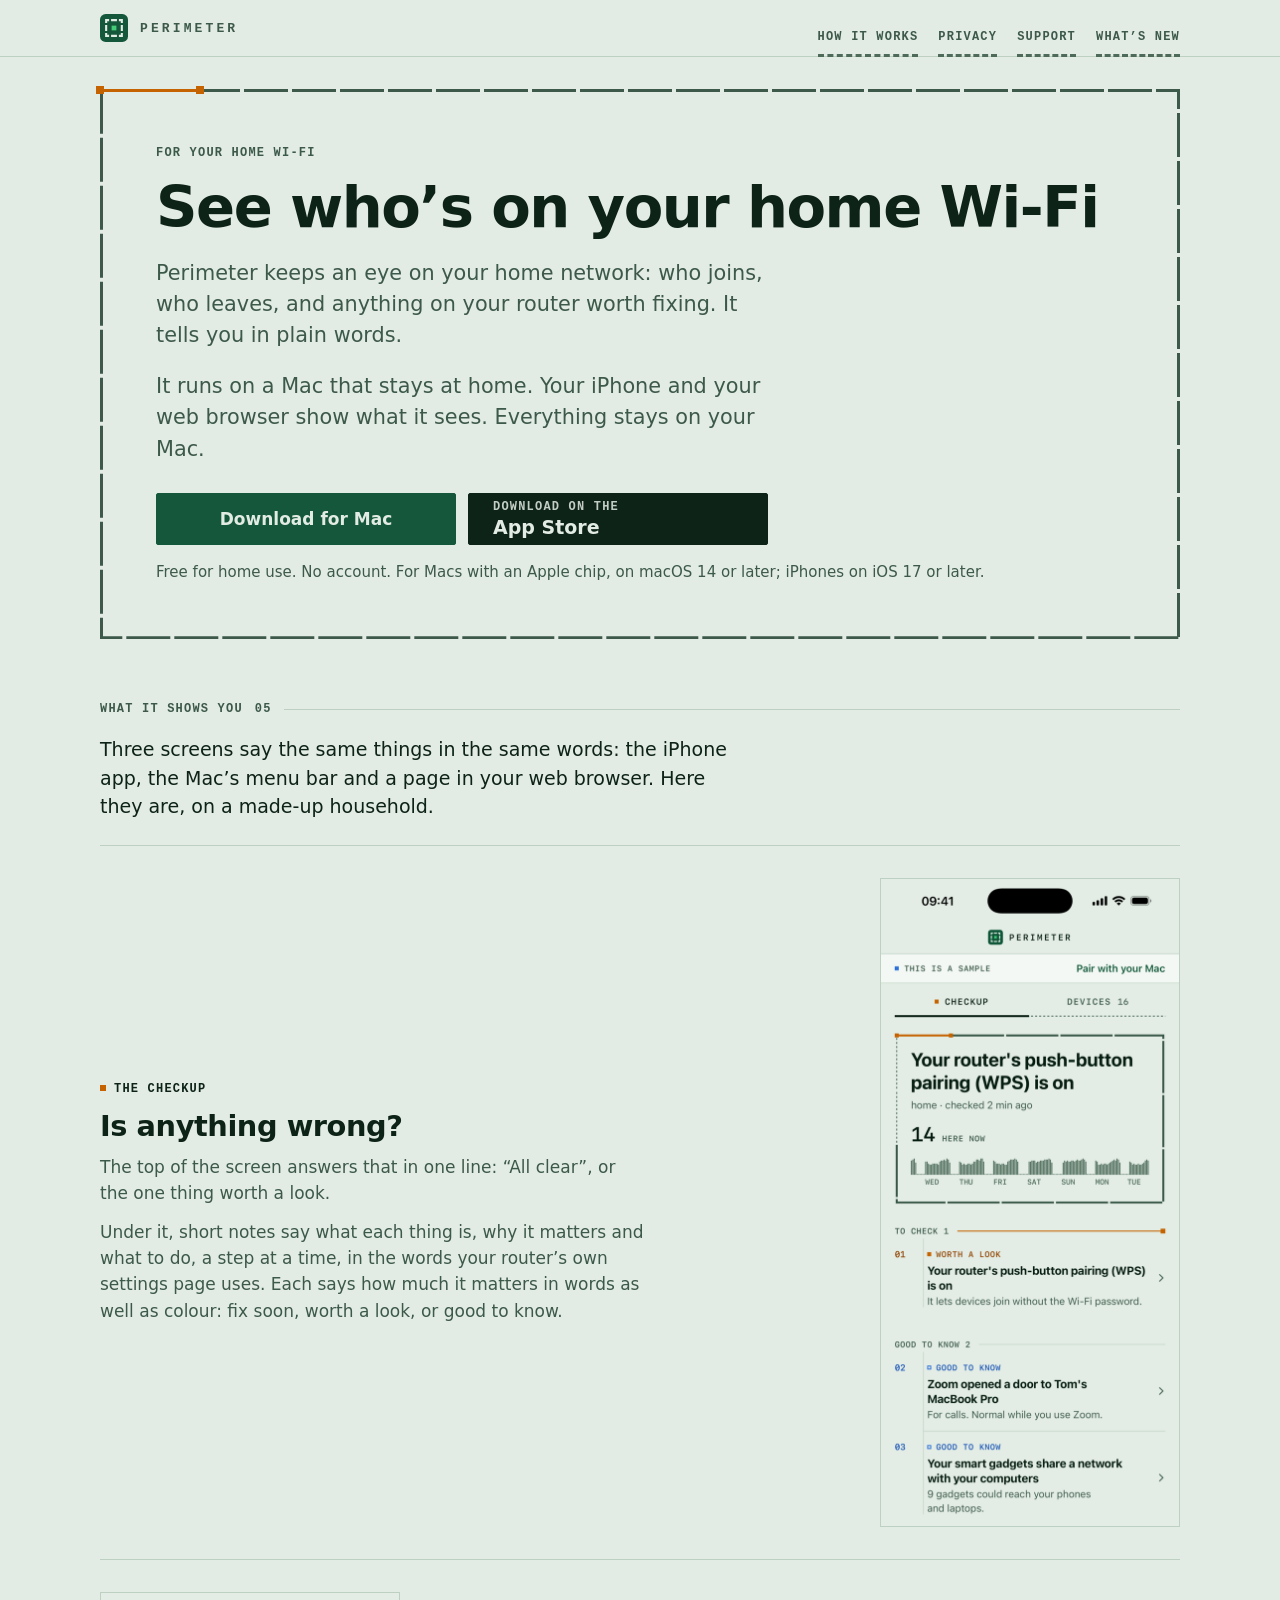
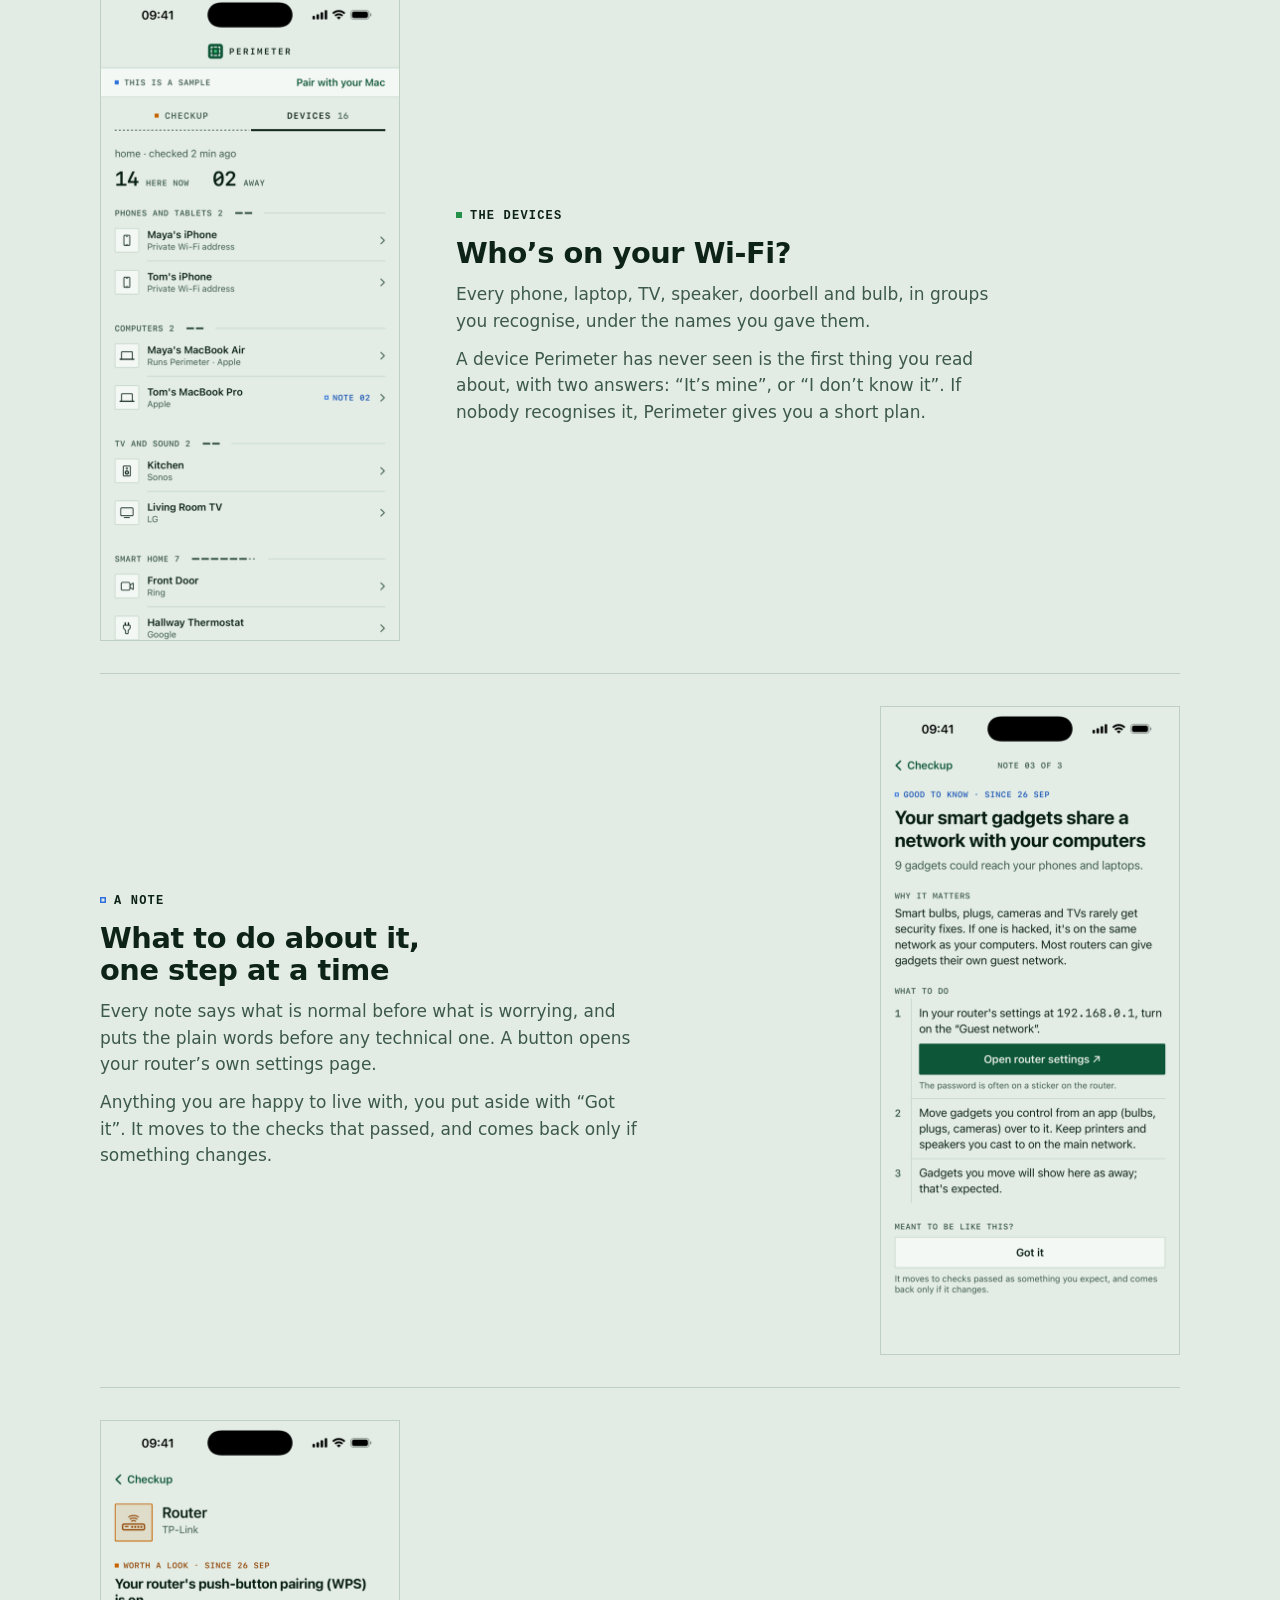
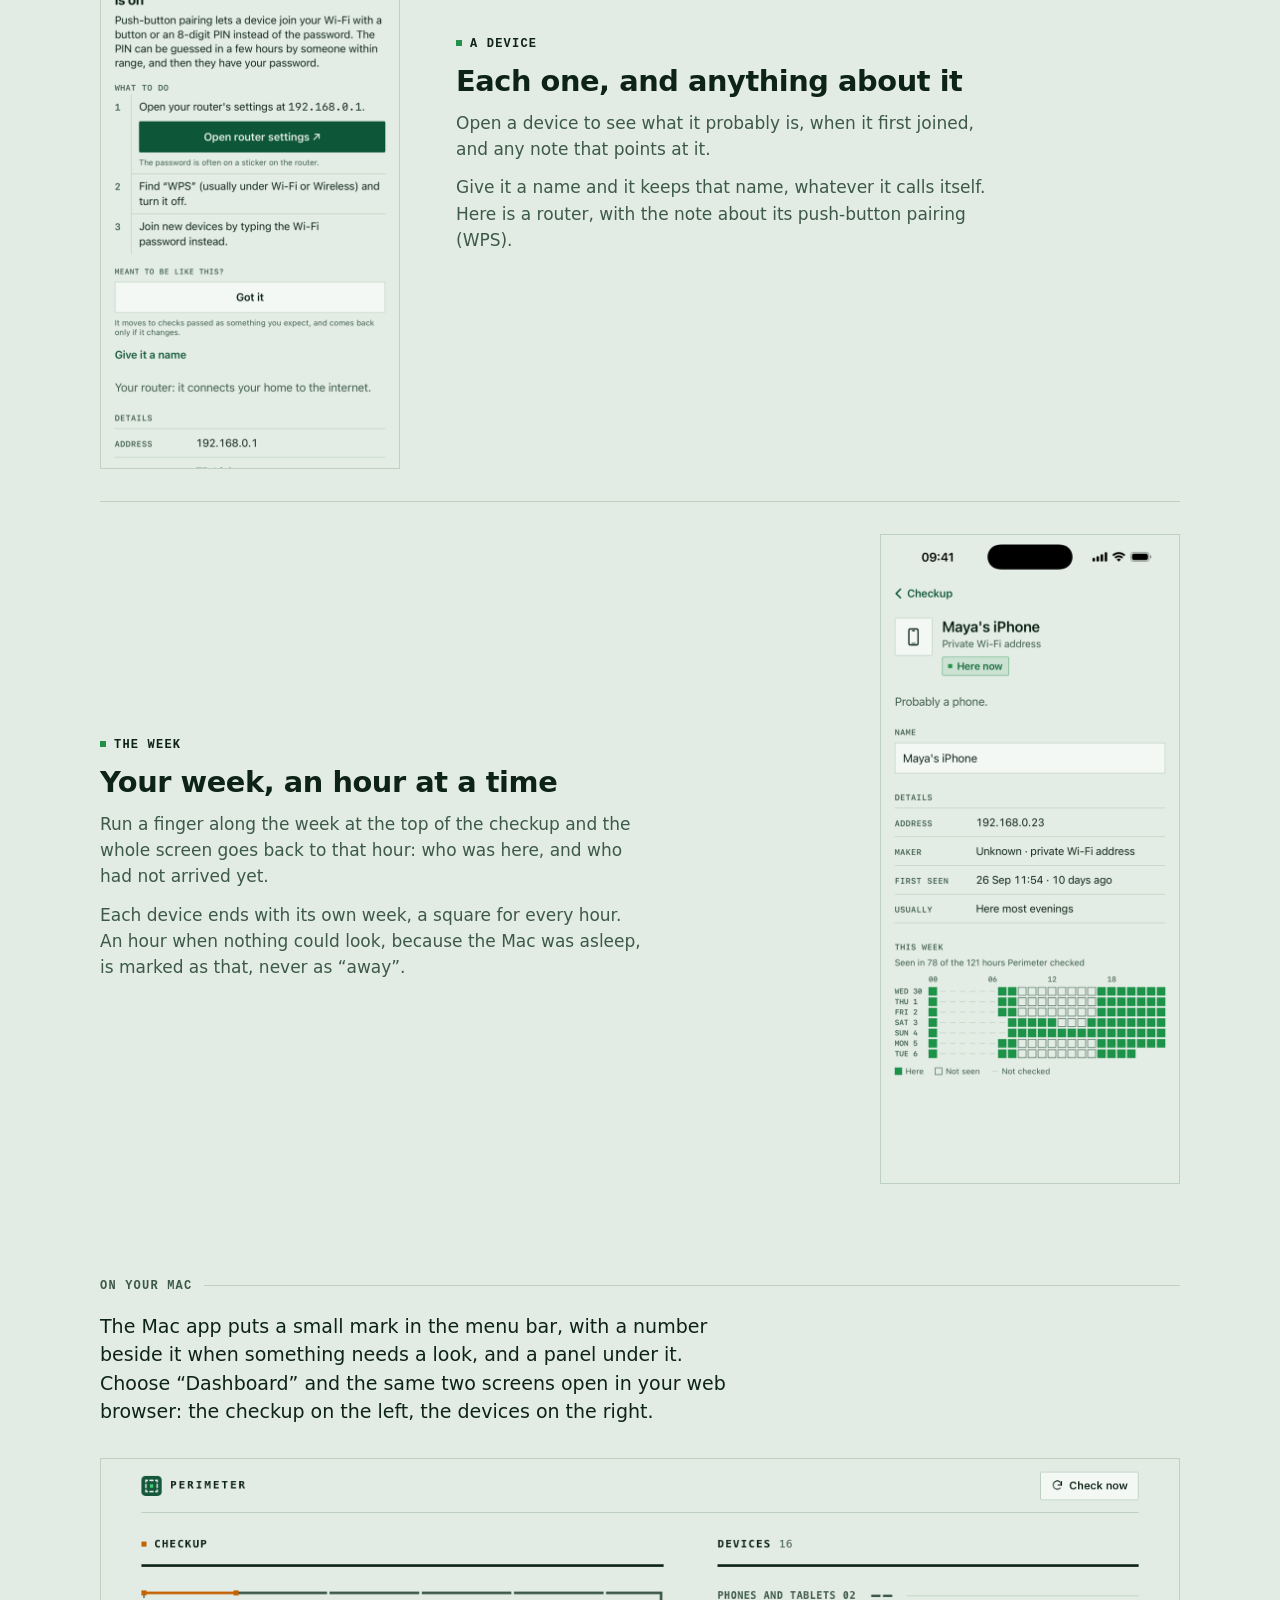
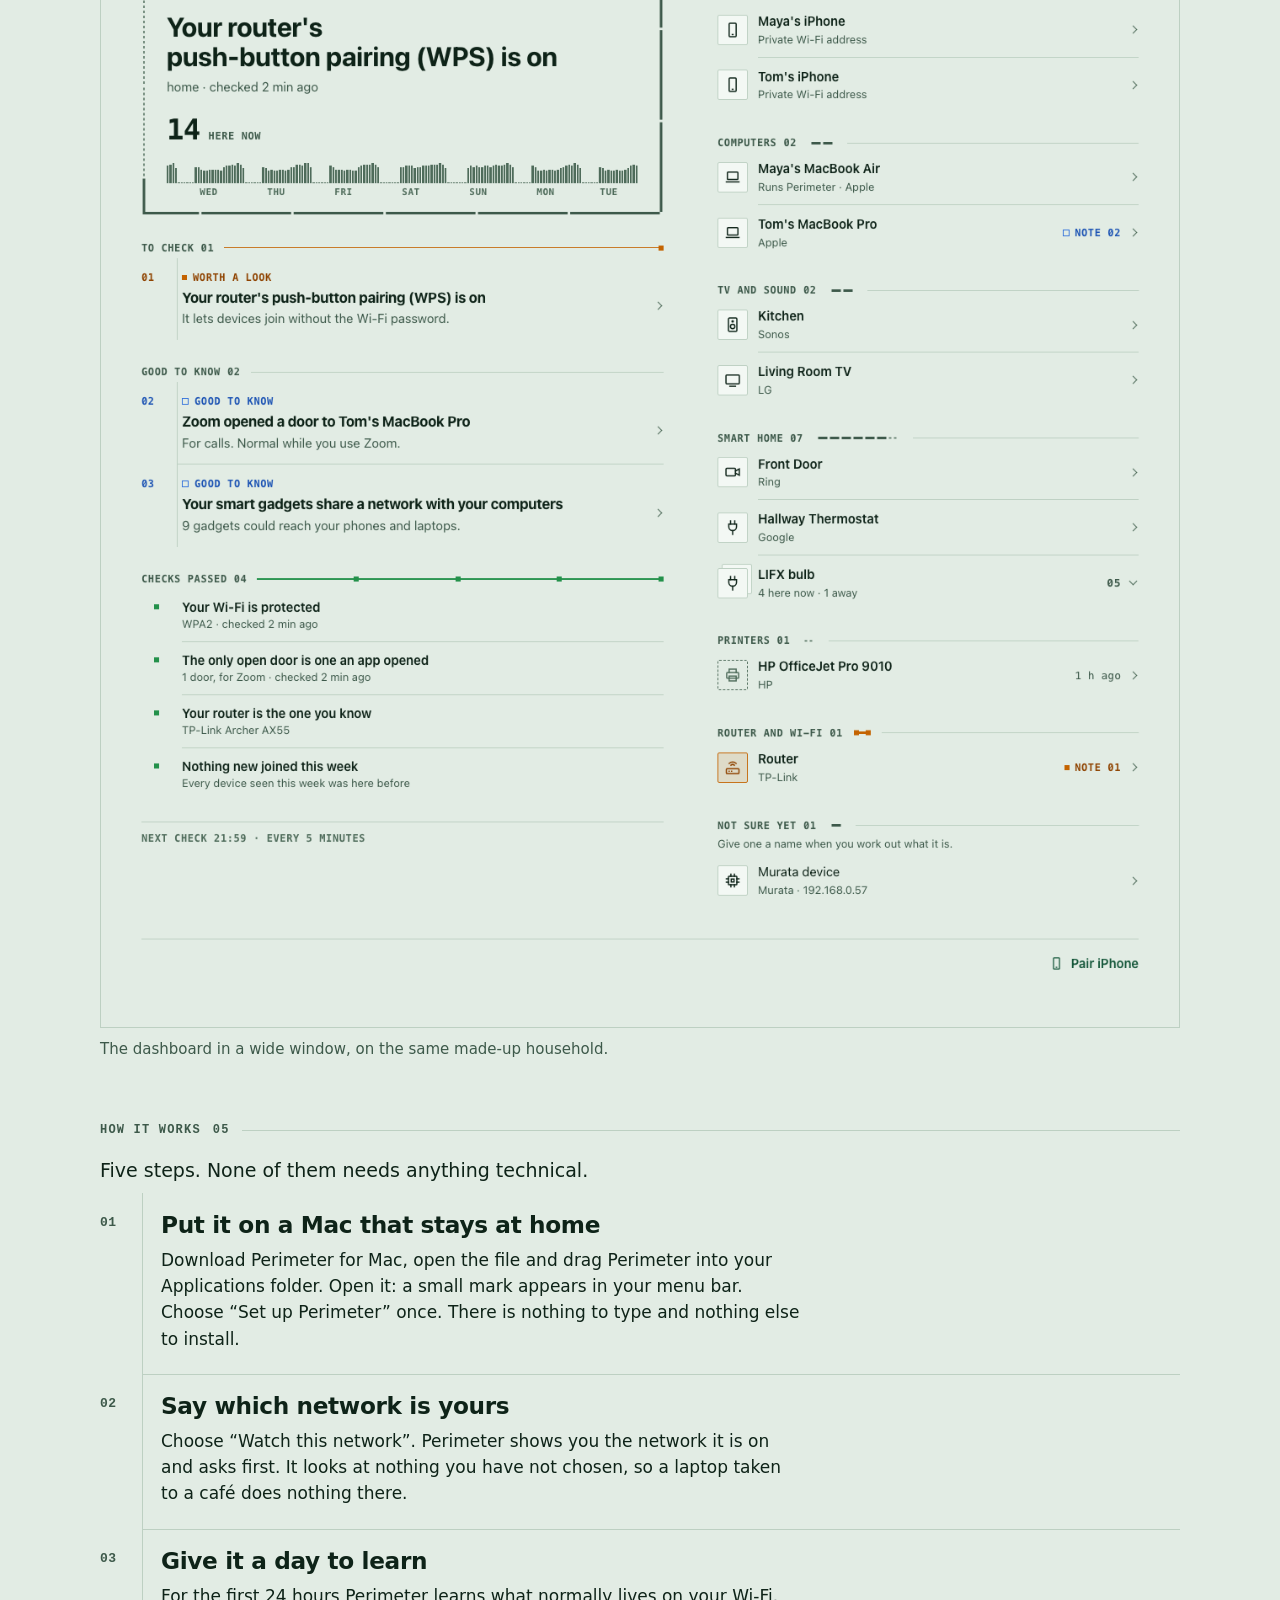
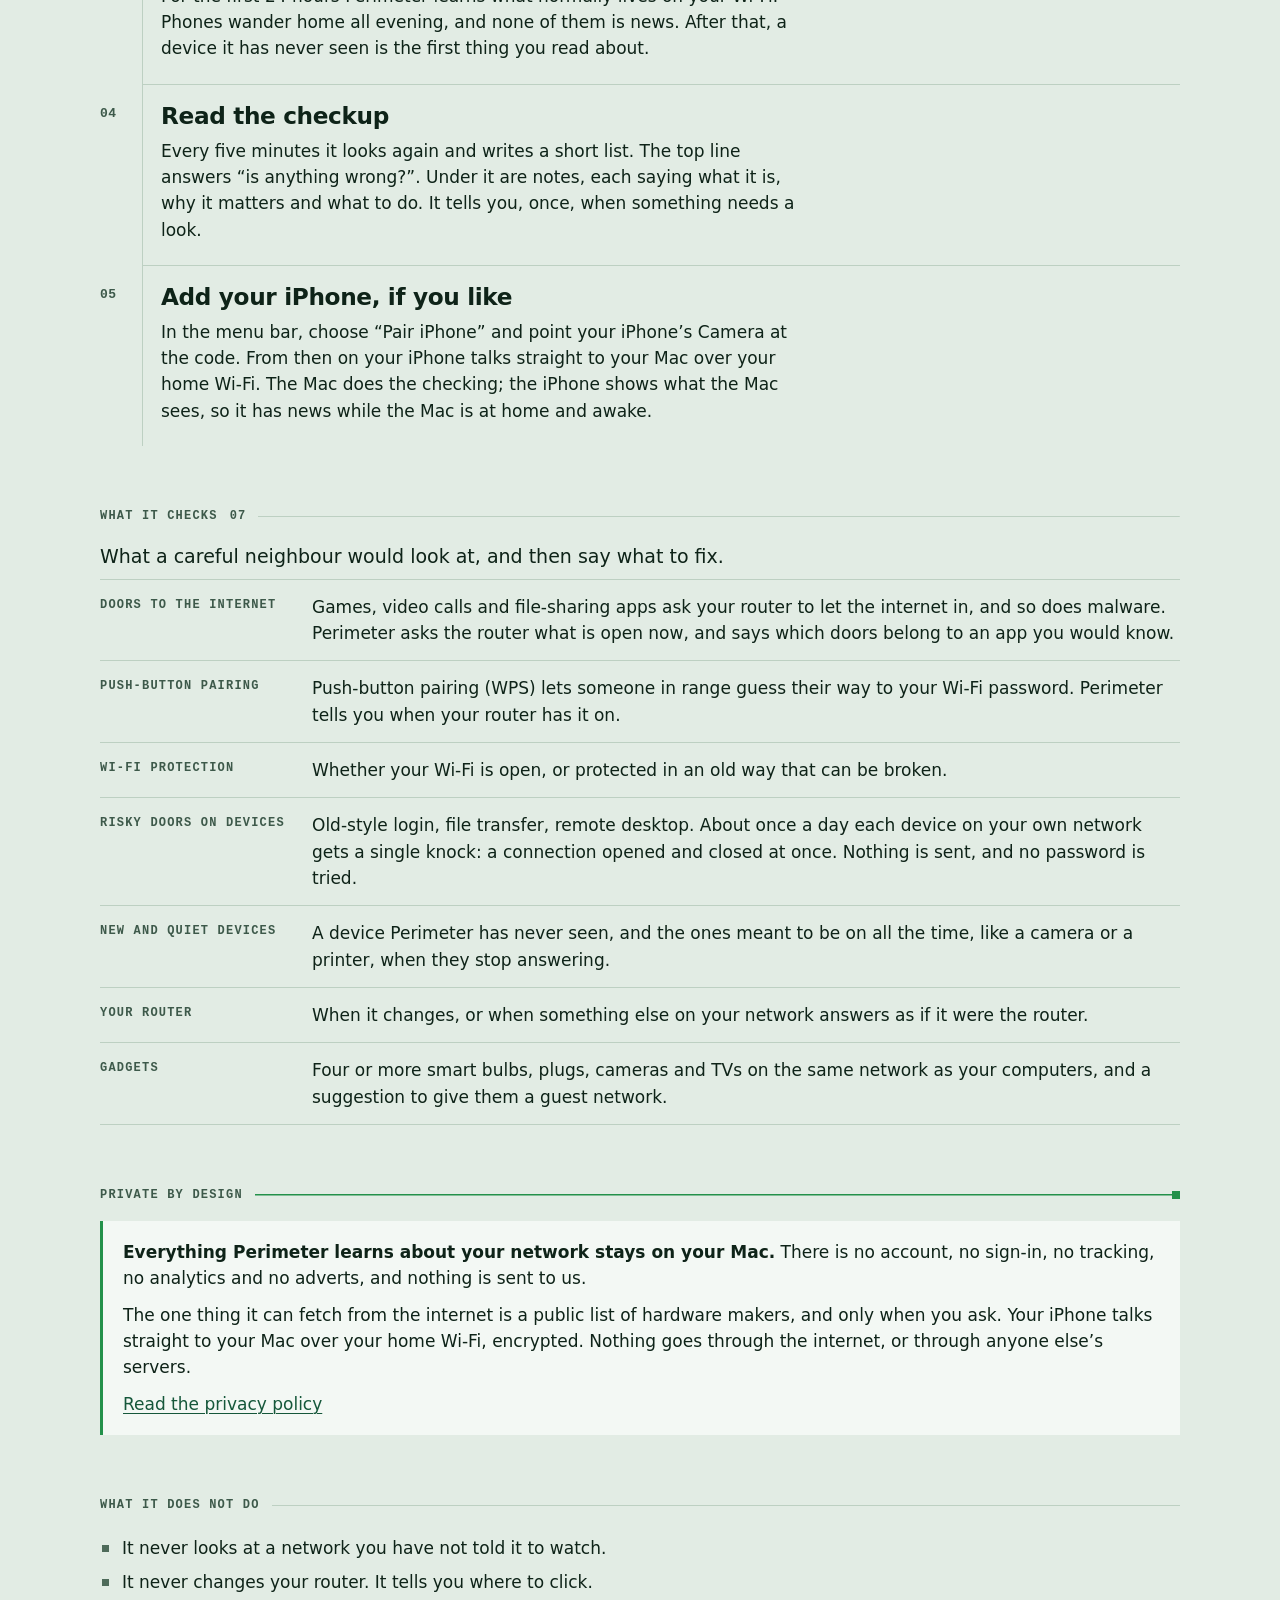
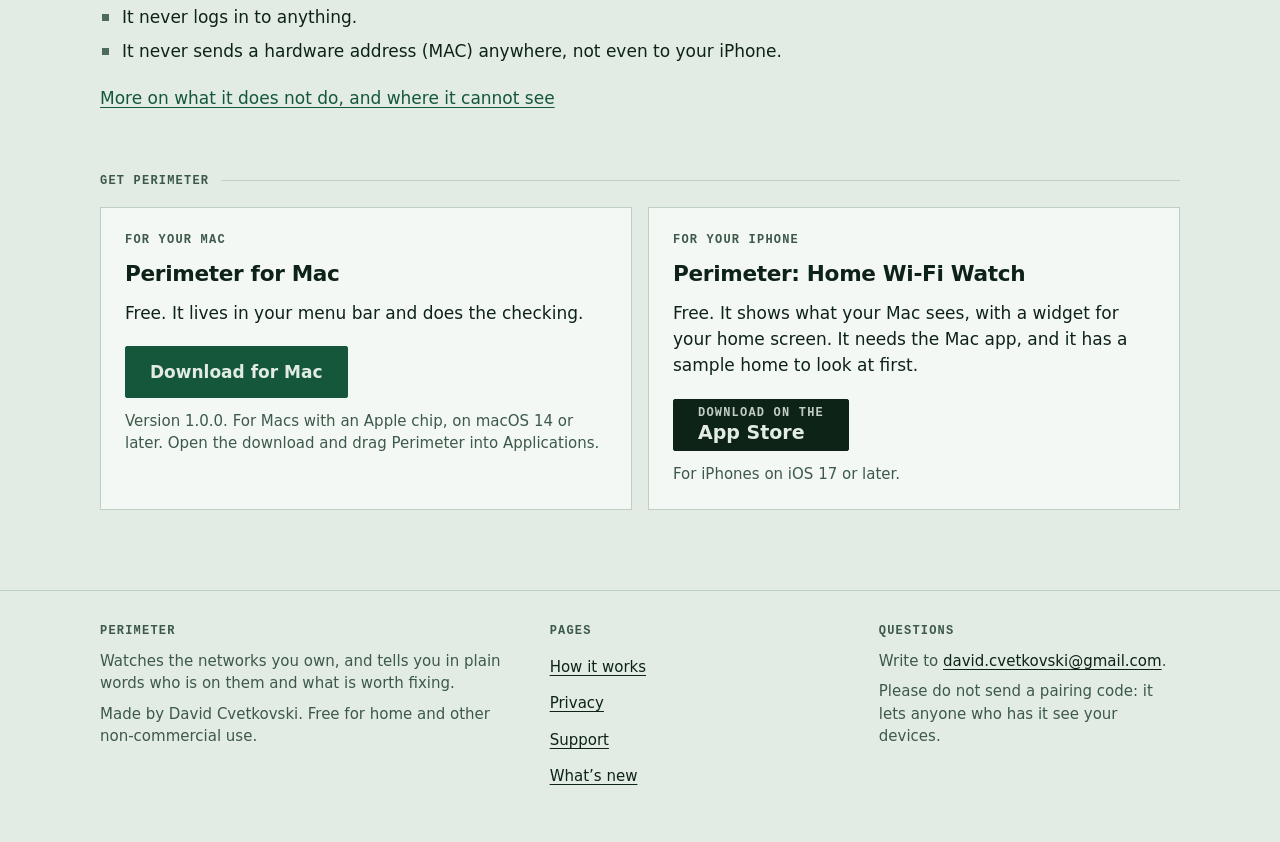
==== commit 94804398: "Offer 1.0" ====
--- a/index.html
+++ b/index.html
@@ -1,6 +1,6 @@
 <!doctype html>
 <!--
-  Placeholders to change before the site goes live. Search this file for each:
+  Addresses this site uses. Search this file for each:
     https://davidcvetkovski.github.io/perimeter-site/...    this site's own address, and the Mac download.
                                  The download must be the same address as "url"
                                  in download/version.json.
@@ -50,7 +50,7 @@
         <p class="lede">Perimeter keeps an eye on your home network: who joins, who leaves, and anything on your router worth fixing. It tells you in plain words.</p>
         <p class="lede">It runs on a Mac that stays at home. Your iPhone and your web browser show what it sees. Everything stays on your Mac.</p>
         <div class="actions">
-          <a class="button" href="https://davidcvetkovski.github.io/perimeter-site/download/Perimeter-0.5.0.dmg">Download for Mac</a>
+          <a class="button" href="https://github.com/DavidCvetkovski/perimeter-site/releases/download/v1.0/Perimeter-1.0.0.dmg">Download for Mac</a>
           <a class="badge" href="https://apps.apple.com/app/perimeter/id0000000000"><small>Download on the</small><strong>App Store</strong></a>
         </div>
         <p class="small fineprint">Free for home use. No account. For Macs with an Apple chip, on macOS 14 or later; iPhones on iOS 17 or later.</p>
@@ -231,8 +231,8 @@
             <p class="label">For your Mac</p>
             <h3>Perimeter for Mac</h3>
             <p>Free. It lives in your menu bar and does the checking.</p>
-            <a class="button" href="https://davidcvetkovski.github.io/perimeter-site/download/Perimeter-0.5.0.dmg">Download for Mac</a>
-            <p class="small">Version 0.5.0. For Macs with an Apple chip, on macOS 14 or later. Open the download and drag Perimeter into Applications.</p>
+            <a class="button" href="https://github.com/DavidCvetkovski/perimeter-site/releases/download/v1.0/Perimeter-1.0.0.dmg">Download for Mac</a>
+            <p class="small">Version 1.0.0. For Macs with an Apple chip, on macOS 14 or later. Open the download and drag Perimeter into Applications.</p>
           </div>
           <div class="get">
             <p class="label">For your iPhone</p>
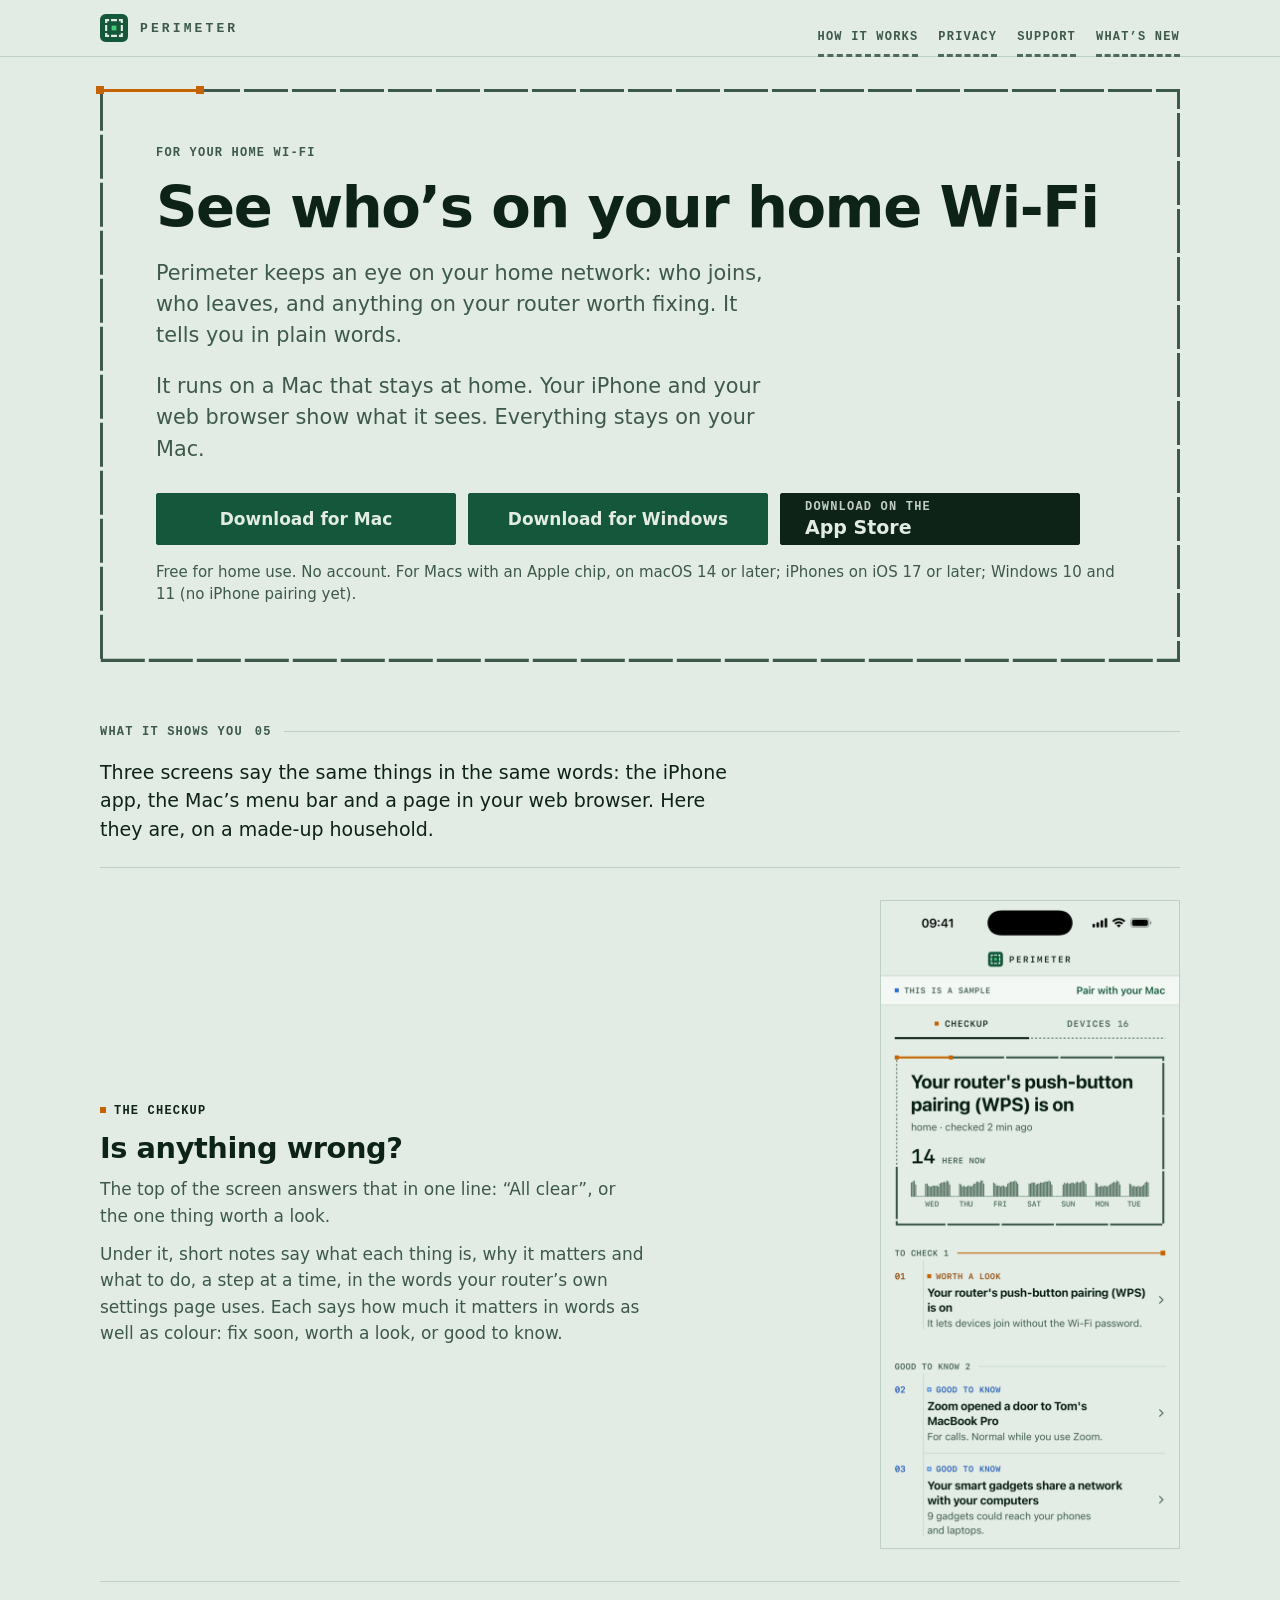
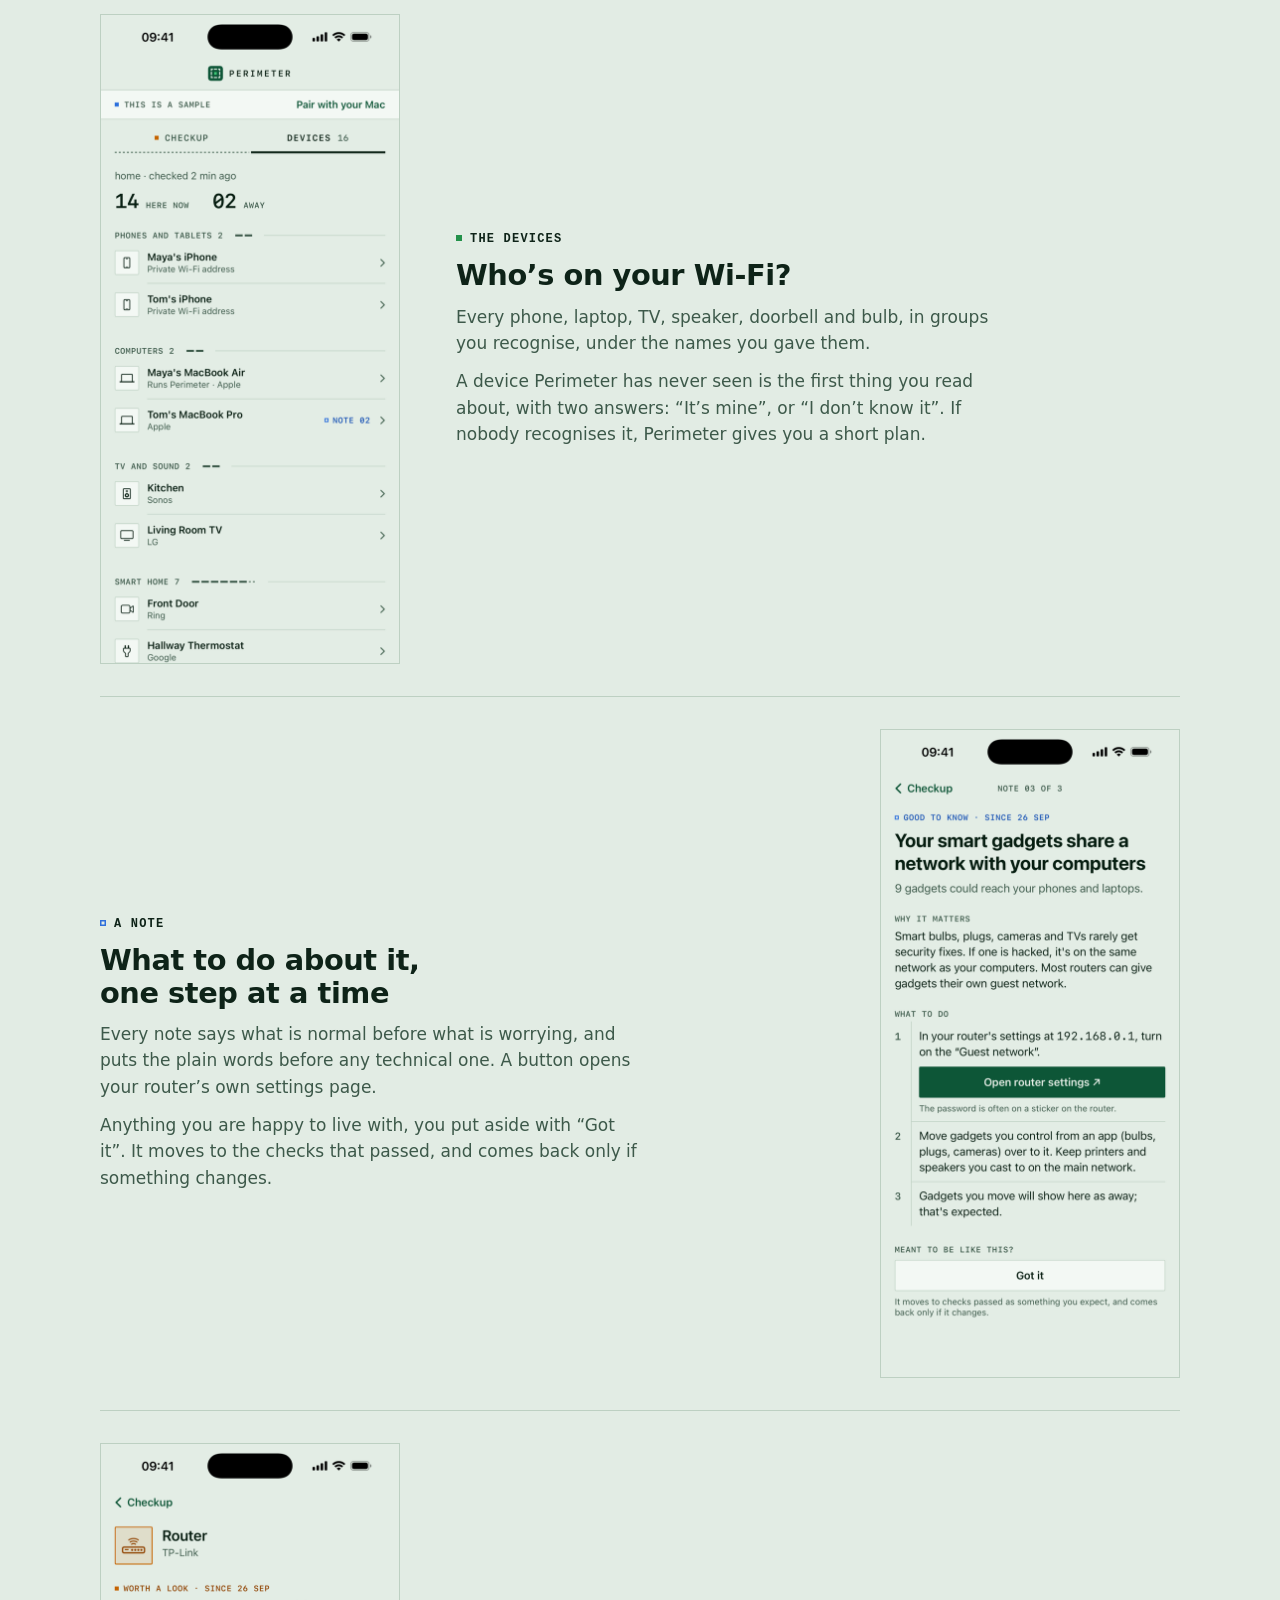
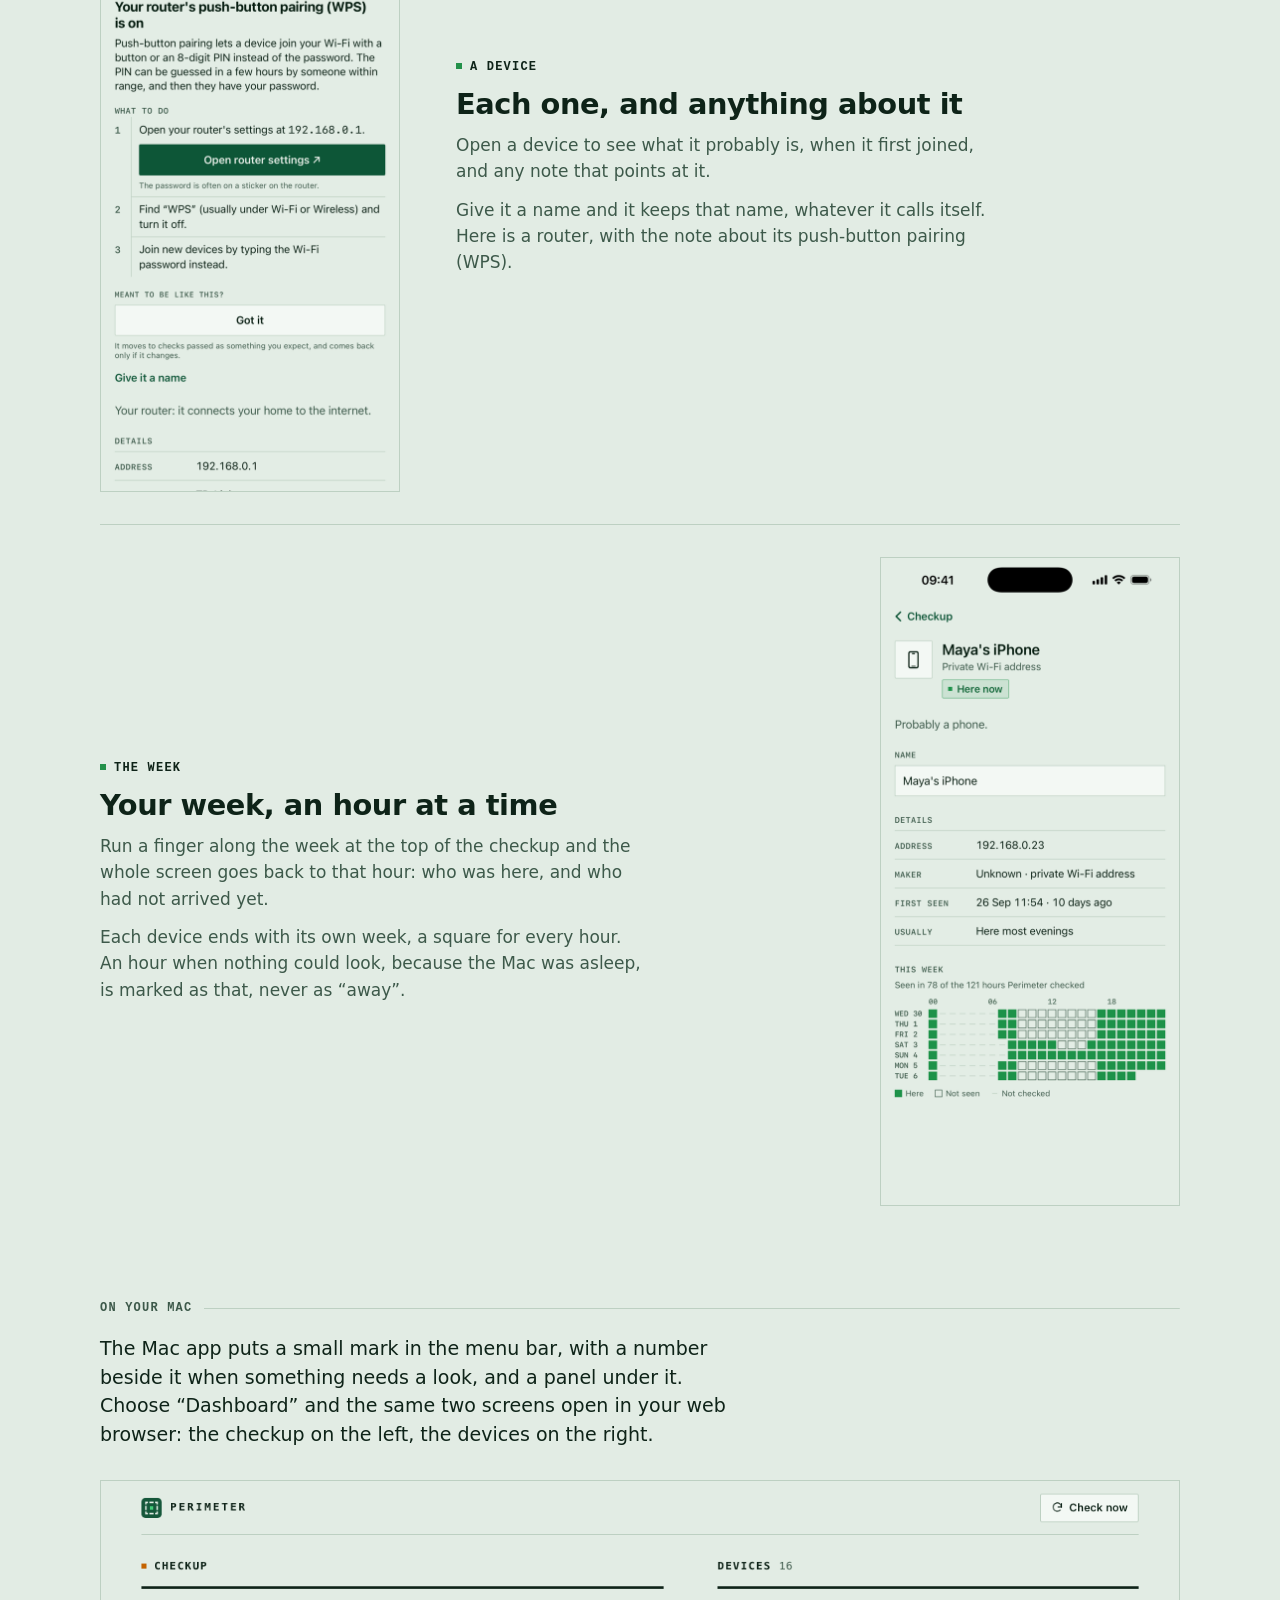
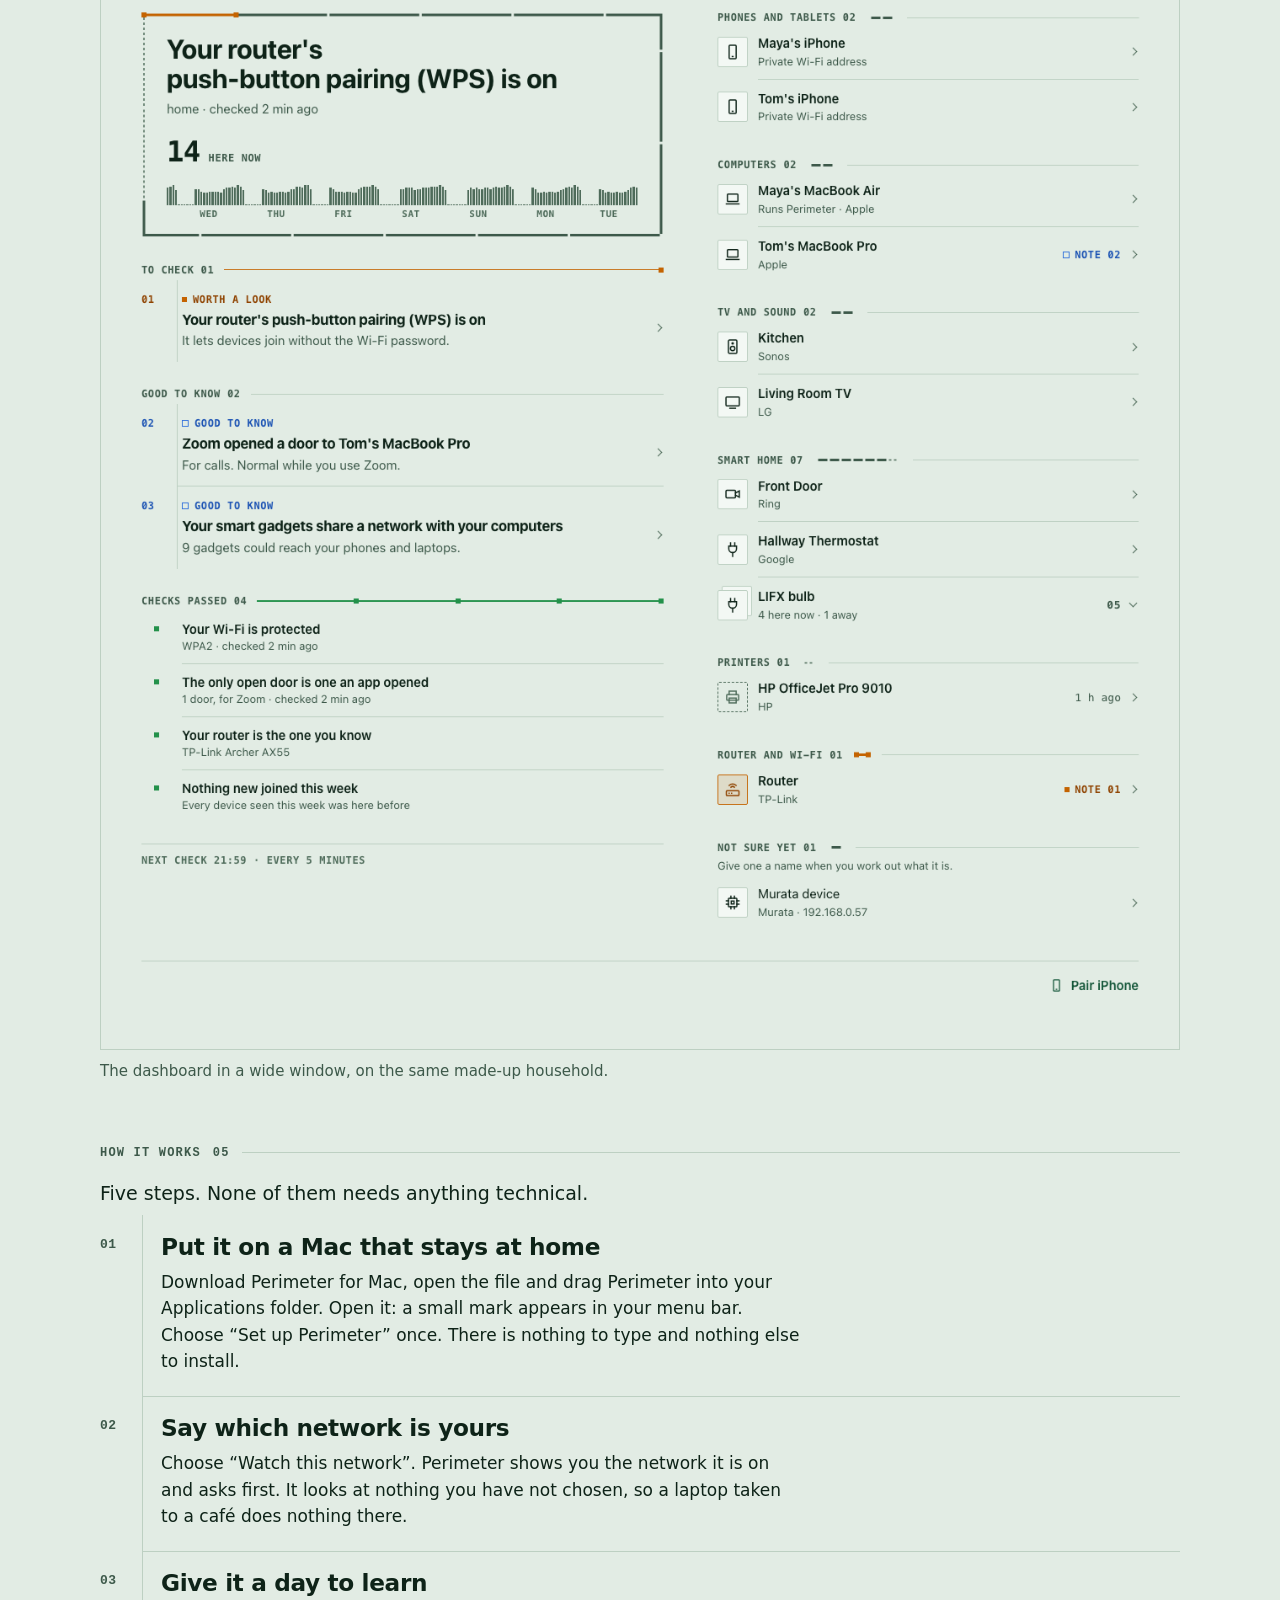
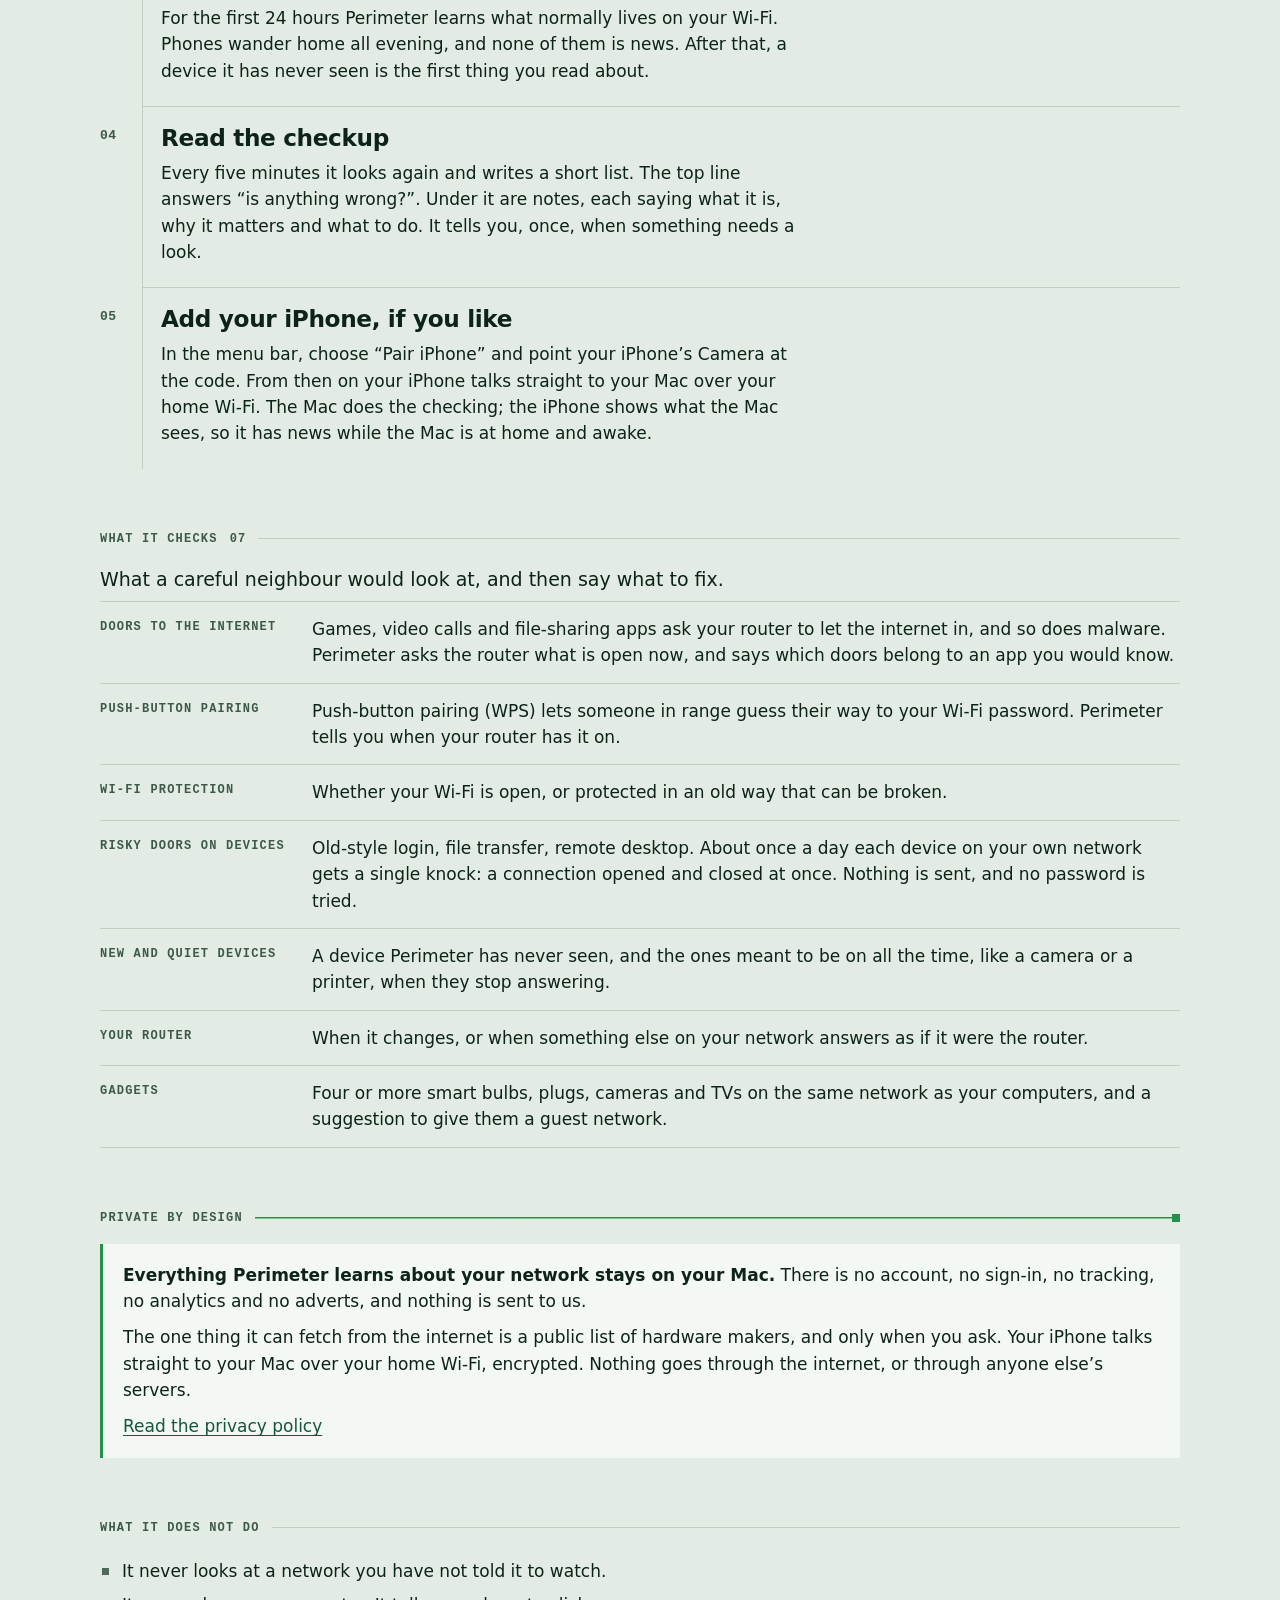
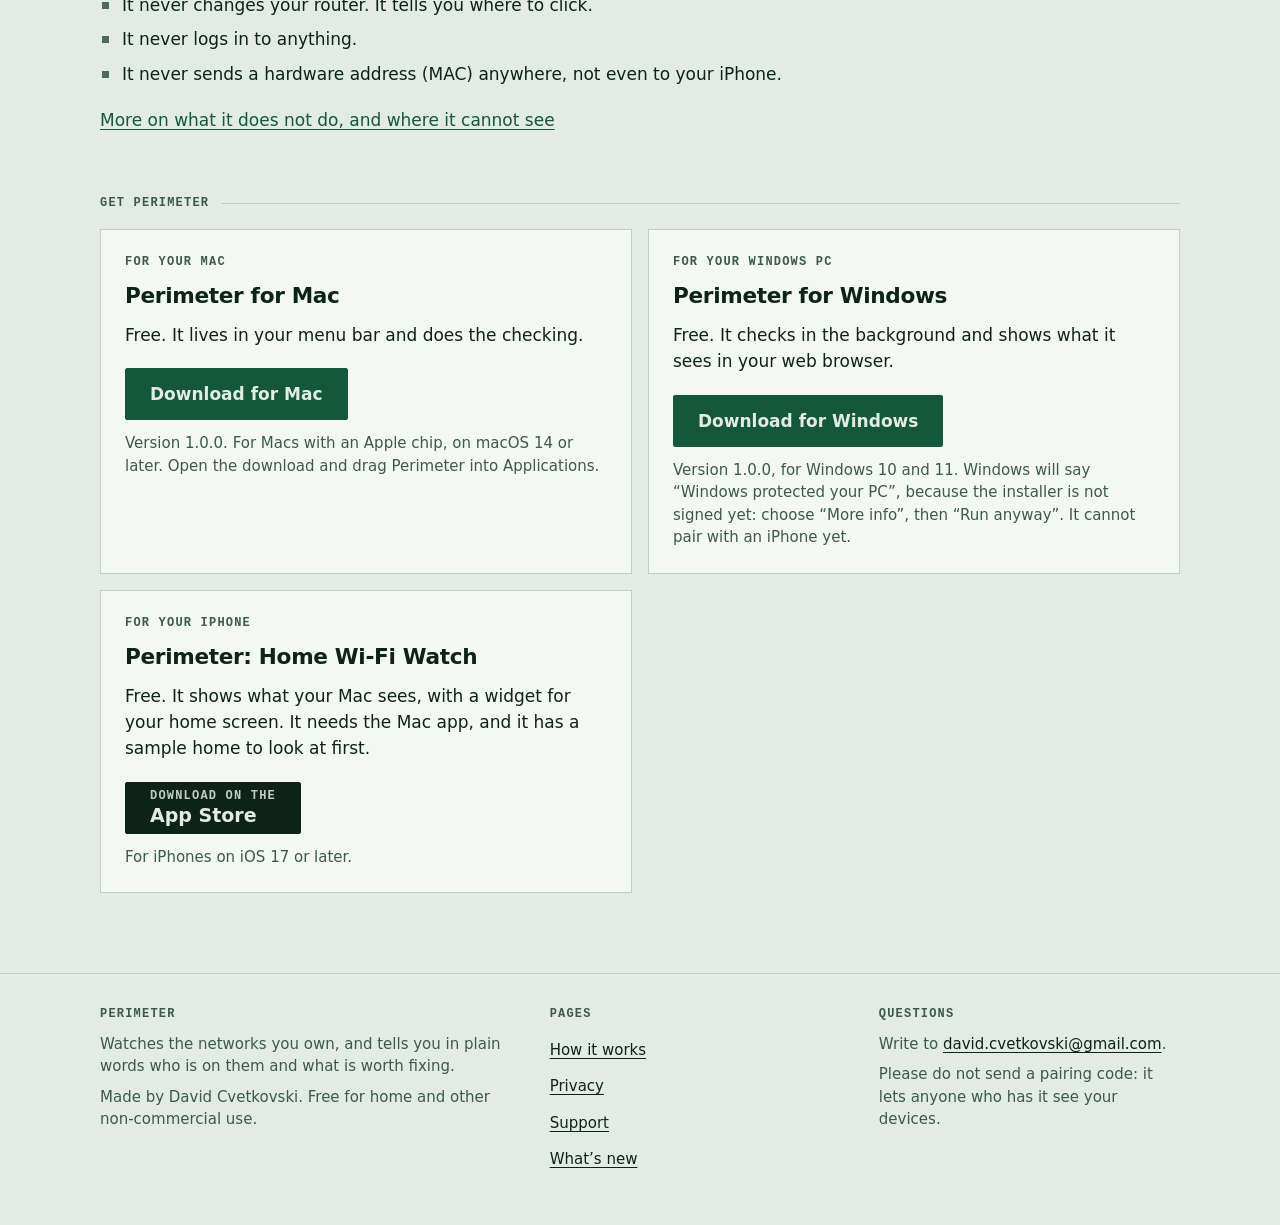
==== commit f69ac739: "Offer Perimeter for Windows" ====
--- a/index.html
+++ b/index.html
@@ -51,9 +51,10 @@
         <p class="lede">It runs on a Mac that stays at home. Your iPhone and your web browser show what it sees. Everything stays on your Mac.</p>
         <div class="actions">
           <a class="button" href="https://github.com/DavidCvetkovski/perimeter-site/releases/download/v1.0/Perimeter-1.0.0.dmg">Download for Mac</a>
-          <a class="badge" href="https://apps.apple.com/app/perimeter/id0000000000"><small>Download on the</small><strong>App Store</strong></a>
+          <a class="button" href="https://github.com/DavidCvetkovski/perimeter-site/releases/download/v1.0/Perimeter-Setup-1.0.0.exe">Download for Windows</a>
+          <a class="badge" href="https://apps.apple.com/app/perimeter/id6820744112"><small>Download on the</small><strong>App Store</strong></a>
         </div>
-        <p class="small fineprint">Free for home use. No account. For Macs with an Apple chip, on macOS 14 or later; iPhones on iOS 17 or later.</p>
+        <p class="small fineprint">Free for home use. No account. For Macs with an Apple chip, on macOS 14 or later; iPhones on iOS 17 or later; Windows 10 and 11 (no iPhone pairing yet).</p>
       </section>
 
       <section class="section" aria-labelledby="see">
@@ -235,10 +236,17 @@
             <p class="small">Version 1.0.0. For Macs with an Apple chip, on macOS 14 or later. Open the download and drag Perimeter into Applications.</p>
           </div>
           <div class="get">
+            <p class="label">For your Windows PC</p>
+            <h3>Perimeter for Windows</h3>
+            <p>Free. It checks in the background and shows what it sees in your web browser.</p>
+            <a class="button" href="https://github.com/DavidCvetkovski/perimeter-site/releases/download/v1.0/Perimeter-Setup-1.0.0.exe">Download for Windows</a>
+            <p class="small">Version 1.0.0, for Windows 10 and 11. Windows will say &ldquo;Windows protected your PC&rdquo;, because the installer is not signed yet: choose &ldquo;More info&rdquo;, then &ldquo;Run anyway&rdquo;. It cannot pair with an iPhone yet.</p>
+          </div>
+          <div class="get">
             <p class="label">For your iPhone</p>
             <h3>Perimeter: Home Wi-Fi Watch</h3>
             <p>Free. It shows what your Mac sees, with a widget for your home screen. It needs the Mac app, and it has a sample home to look at first.</p>
-            <a class="badge" href="https://apps.apple.com/app/perimeter/id0000000000"><small>Download on the</small><strong>App Store</strong></a>
+            <a class="badge" href="https://apps.apple.com/app/perimeter/id6820744112"><small>Download on the</small><strong>App Store</strong></a>
             <p class="small">For iPhones on iOS 17 or later.</p>
           </div>
         </div>
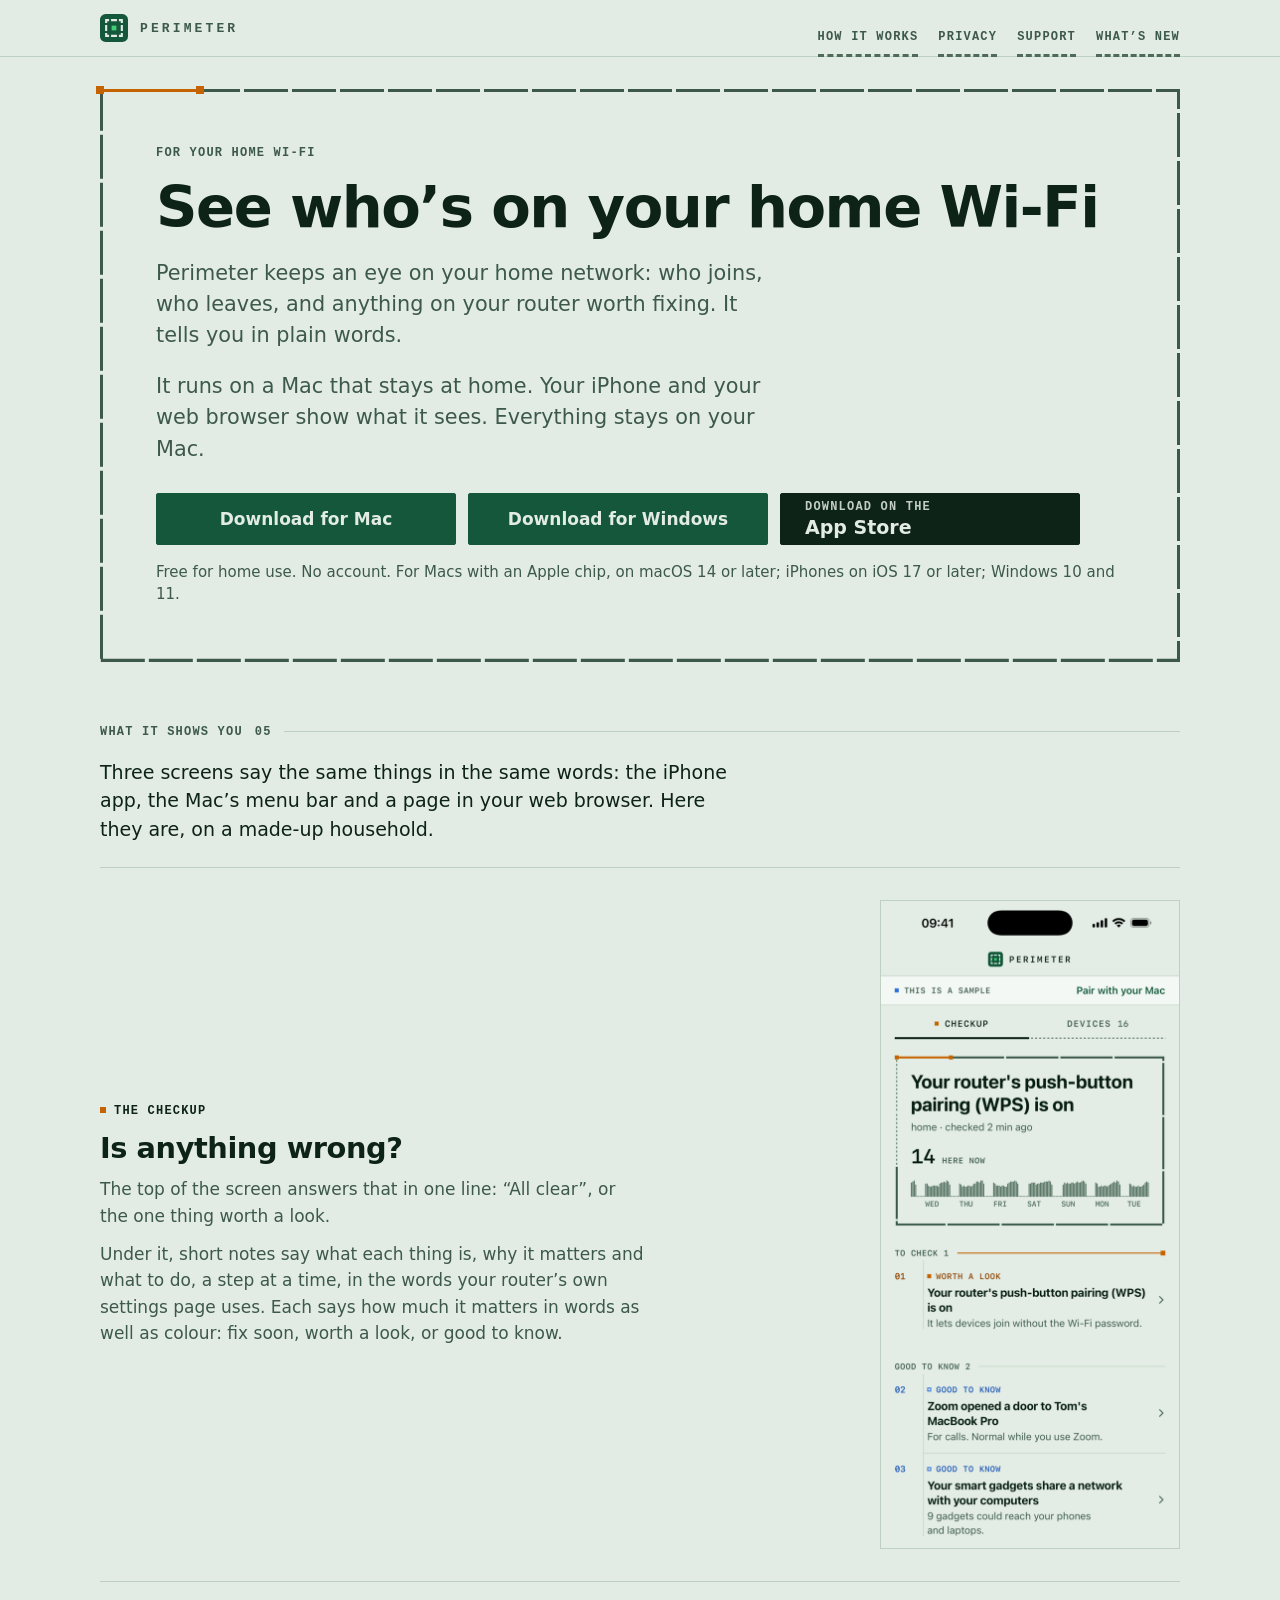
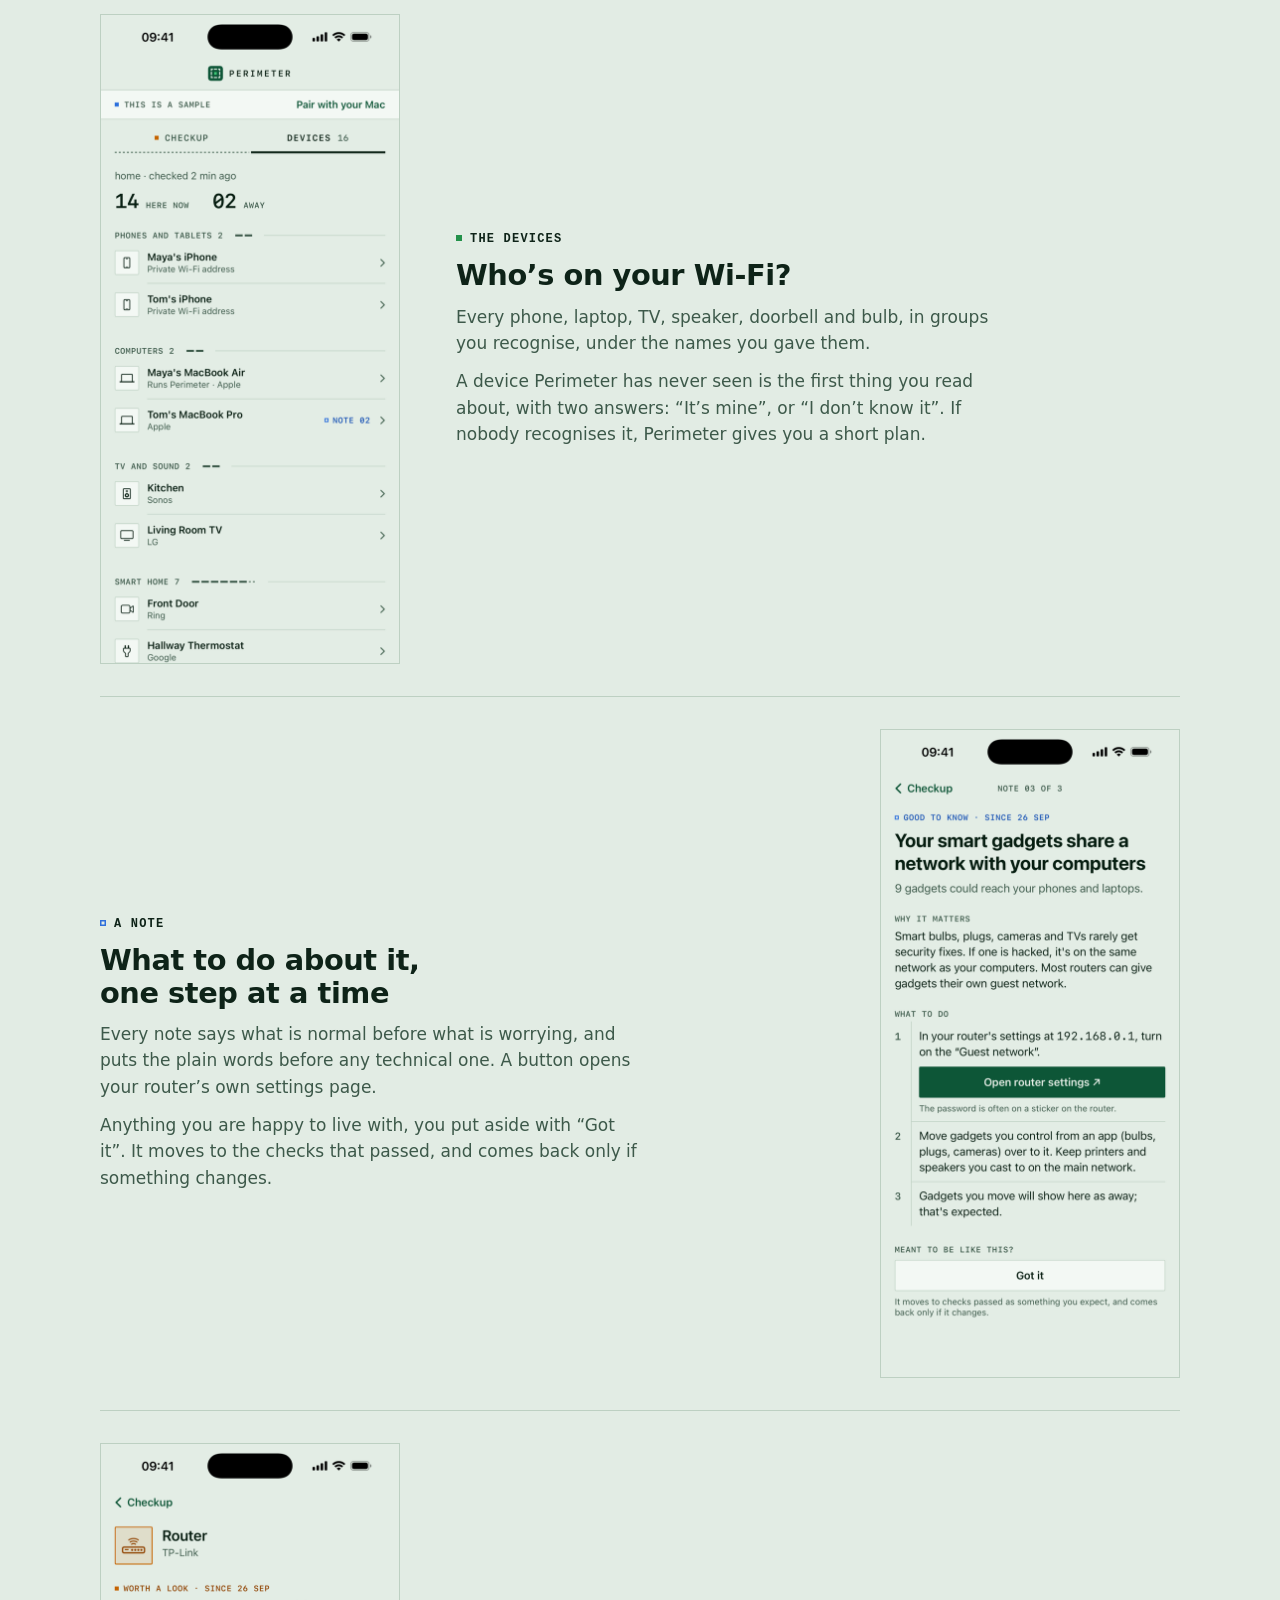
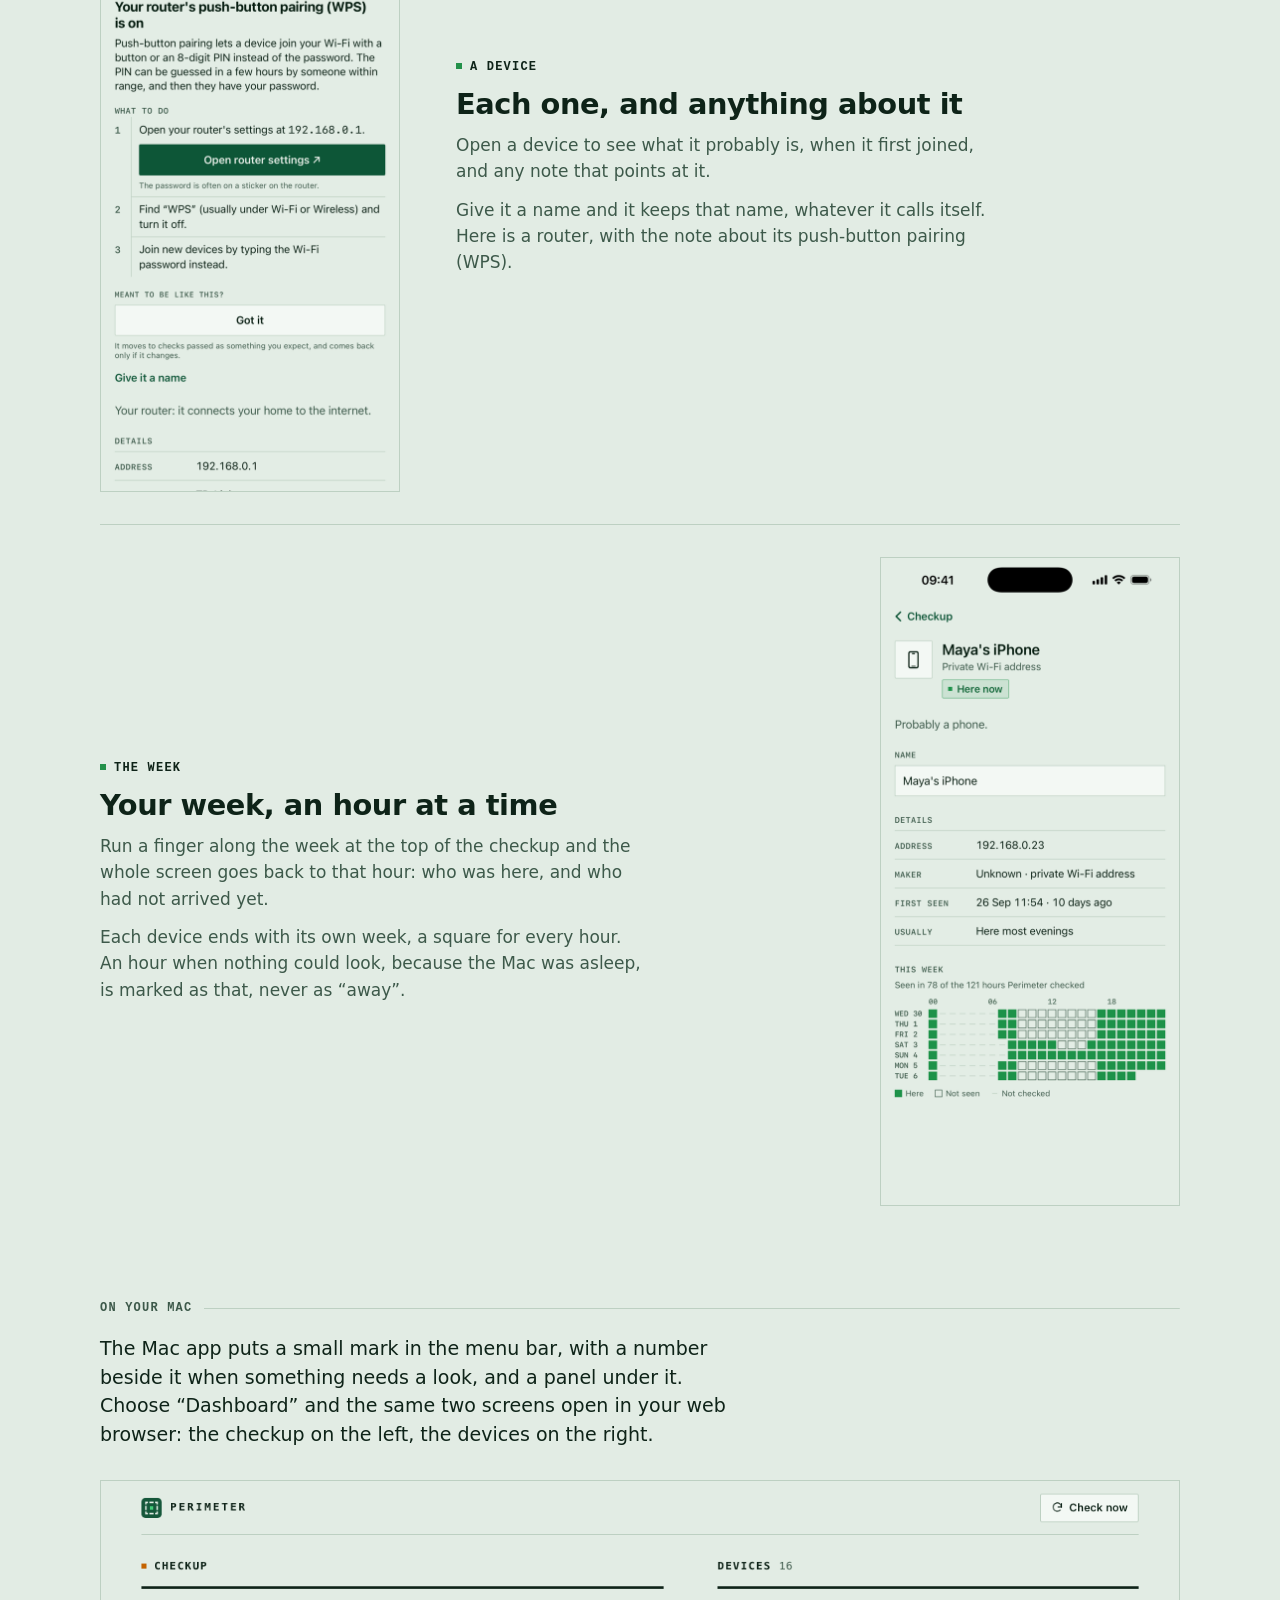
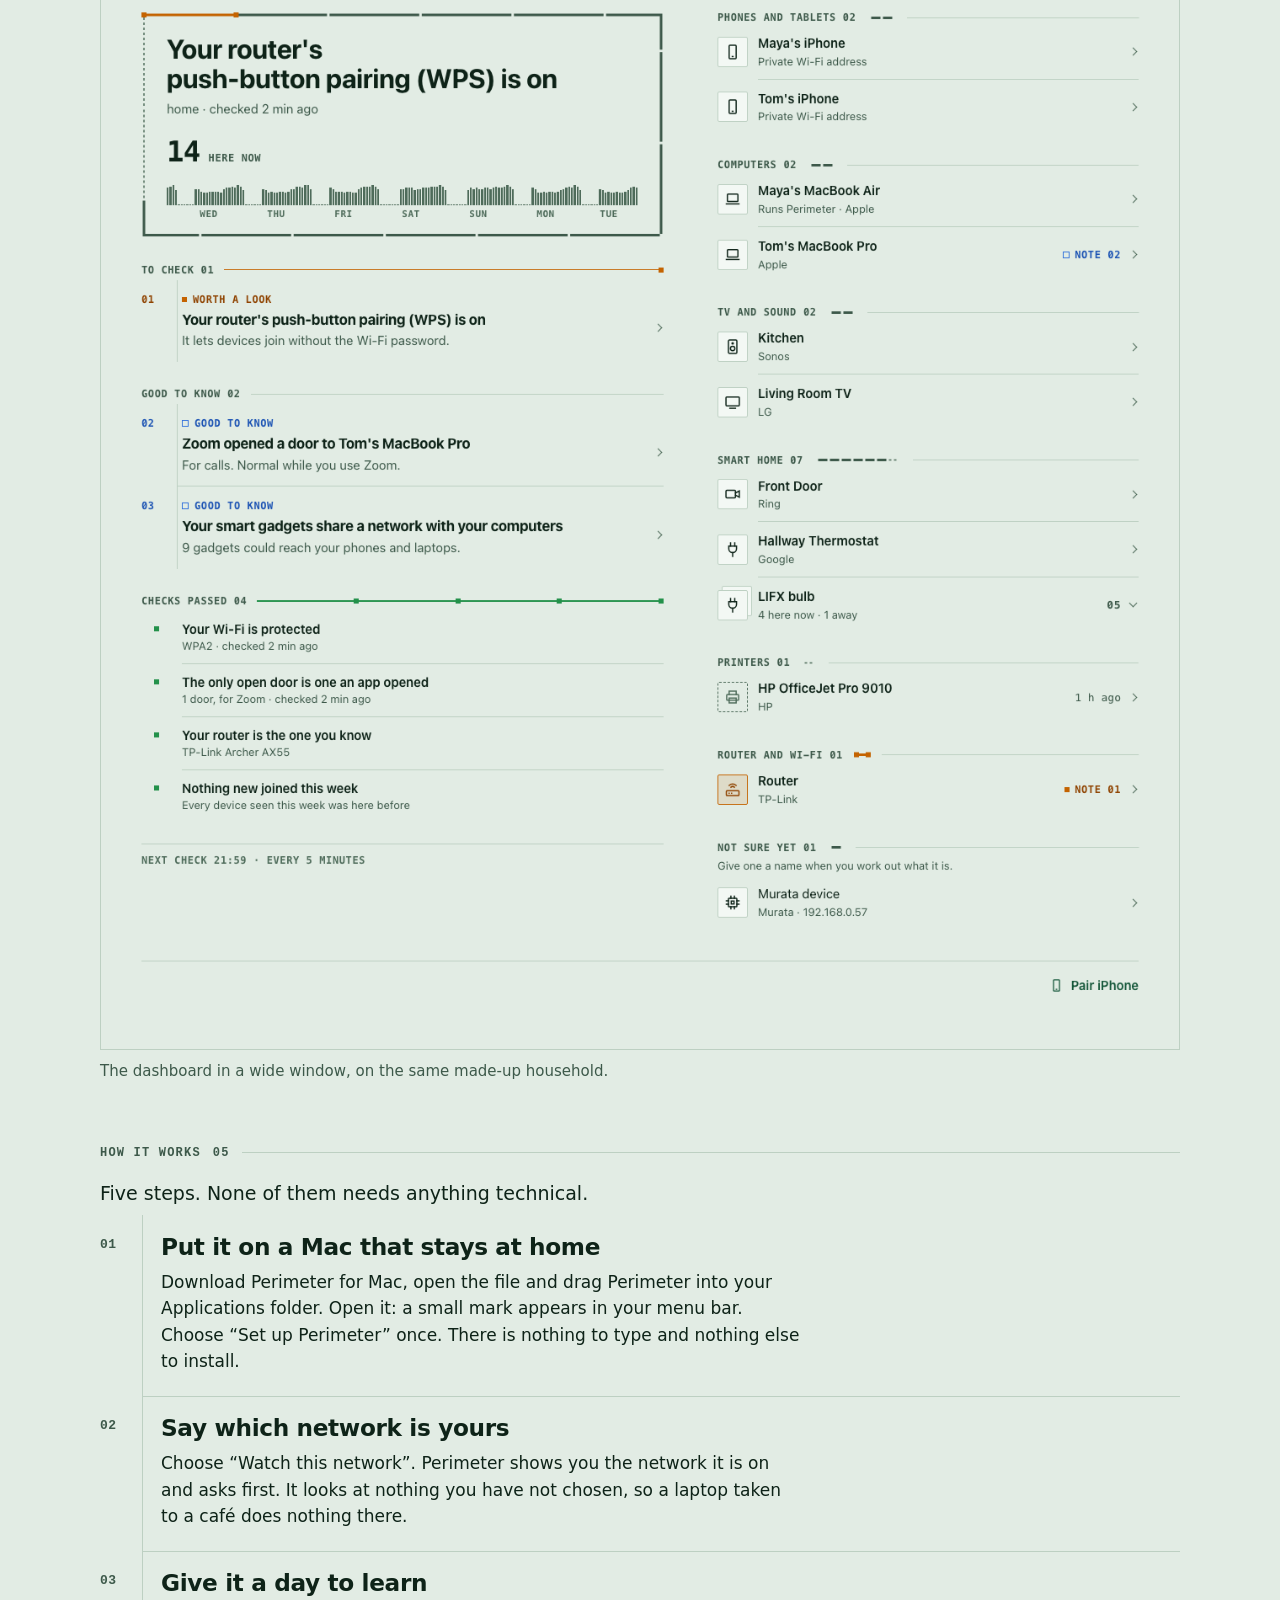
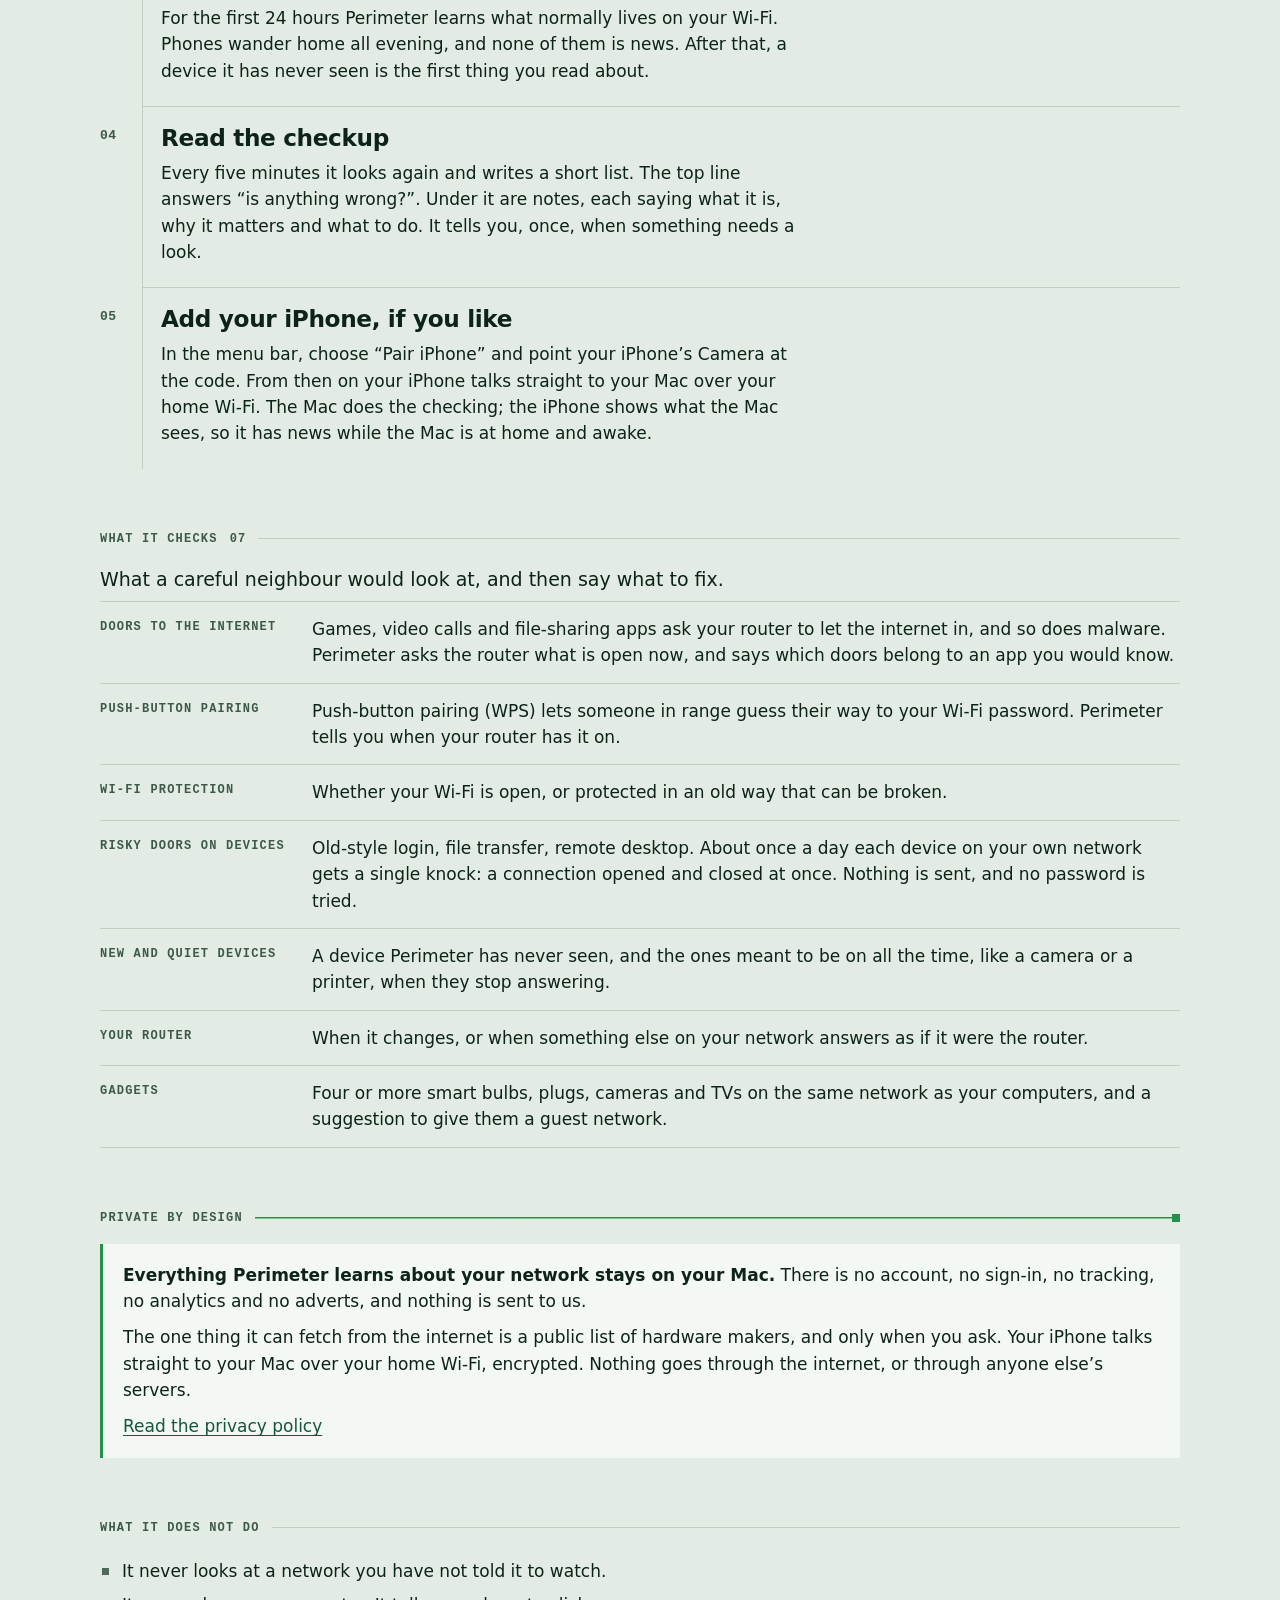
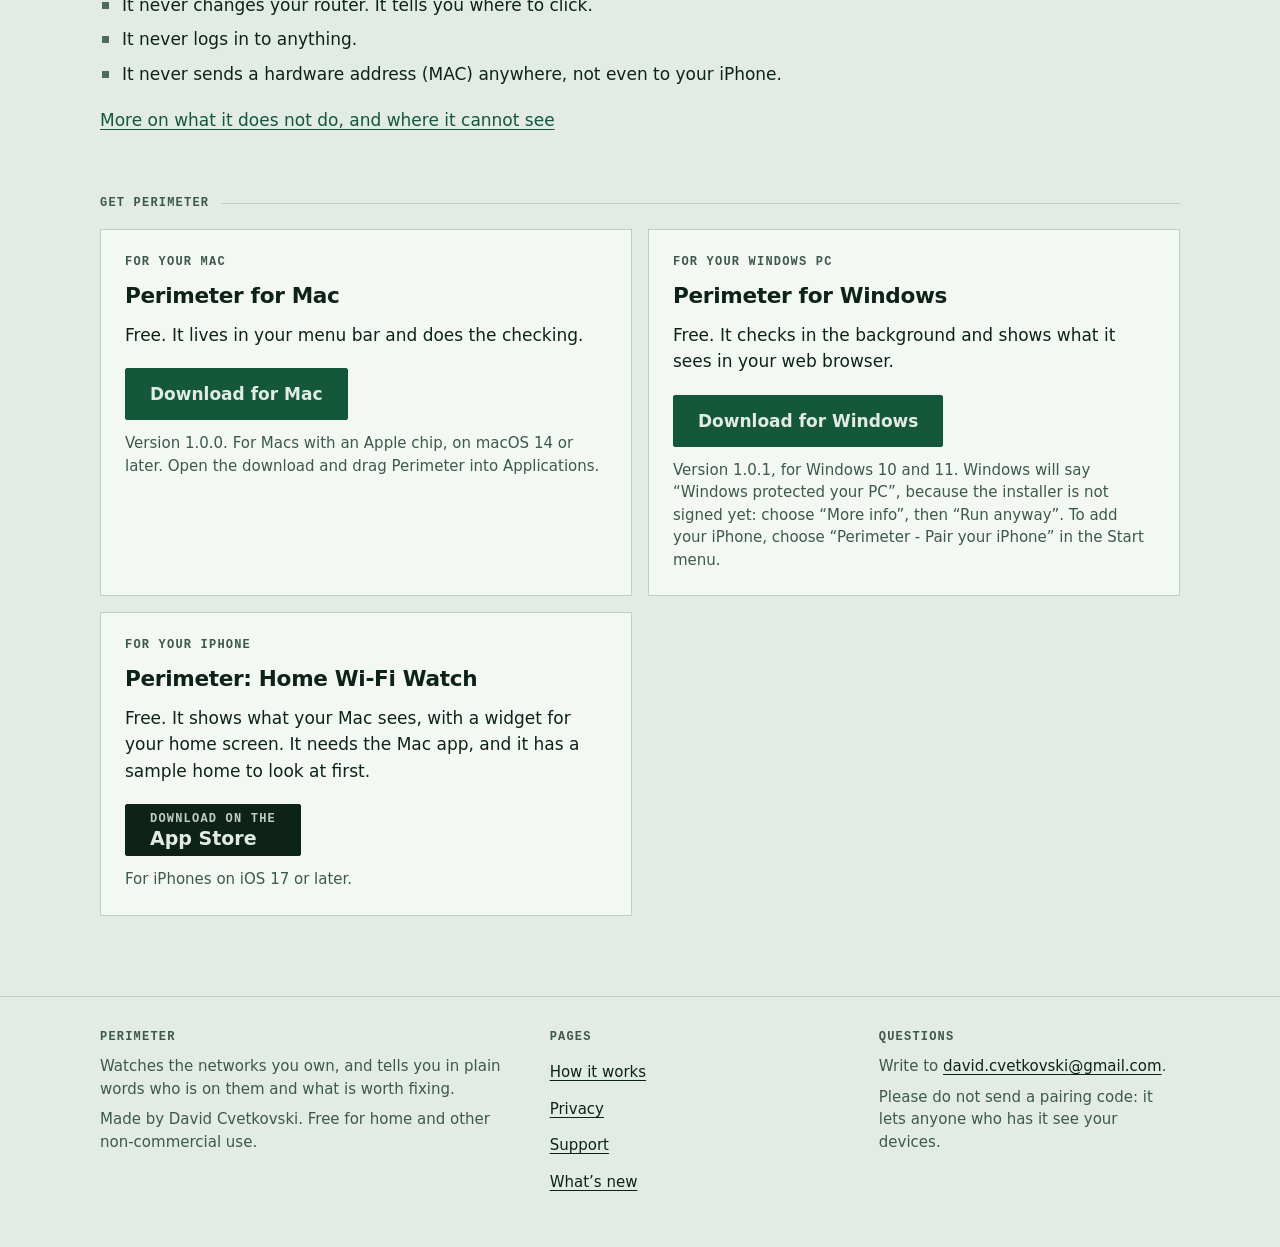
==== commit d6801123: "Windows 1.0.1: pairs with the iPhone" ====
--- a/index.html
+++ b/index.html
@@ -51,10 +51,10 @@
         <p class="lede">It runs on a Mac that stays at home. Your iPhone and your web browser show what it sees. Everything stays on your Mac.</p>
         <div class="actions">
           <a class="button" href="https://github.com/DavidCvetkovski/perimeter-site/releases/download/v1.0/Perimeter-1.0.0.dmg">Download for Mac</a>
-          <a class="button" href="https://github.com/DavidCvetkovski/perimeter-site/releases/download/v1.0/Perimeter-Setup-1.0.0.exe">Download for Windows</a>
+          <a class="button" href="https://github.com/DavidCvetkovski/perimeter-site/releases/download/v1.0/Perimeter-Setup-1.0.1.exe">Download for Windows</a>
           <a class="badge" href="https://apps.apple.com/app/perimeter/id6820744112"><small>Download on the</small><strong>App Store</strong></a>
         </div>
-        <p class="small fineprint">Free for home use. No account. For Macs with an Apple chip, on macOS 14 or later; iPhones on iOS 17 or later; Windows 10 and 11 (no iPhone pairing yet).</p>
+        <p class="small fineprint">Free for home use. No account. For Macs with an Apple chip, on macOS 14 or later; iPhones on iOS 17 or later; Windows 10 and 11.</p>
       </section>
 
       <section class="section" aria-labelledby="see">
@@ -239,8 +239,8 @@
             <p class="label">For your Windows PC</p>
             <h3>Perimeter for Windows</h3>
             <p>Free. It checks in the background and shows what it sees in your web browser.</p>
-            <a class="button" href="https://github.com/DavidCvetkovski/perimeter-site/releases/download/v1.0/Perimeter-Setup-1.0.0.exe">Download for Windows</a>
-            <p class="small">Version 1.0.0, for Windows 10 and 11. Windows will say &ldquo;Windows protected your PC&rdquo;, because the installer is not signed yet: choose &ldquo;More info&rdquo;, then &ldquo;Run anyway&rdquo;. It cannot pair with an iPhone yet.</p>
+            <a class="button" href="https://github.com/DavidCvetkovski/perimeter-site/releases/download/v1.0/Perimeter-Setup-1.0.1.exe">Download for Windows</a>
+            <p class="small">Version 1.0.1, for Windows 10 and 11. Windows will say &ldquo;Windows protected your PC&rdquo;, because the installer is not signed yet: choose &ldquo;More info&rdquo;, then &ldquo;Run anyway&rdquo;. To add your iPhone, choose &ldquo;Perimeter - Pair your iPhone&rdquo; in the Start menu.</p>
           </div>
           <div class="get">
             <p class="label">For your iPhone</p>
